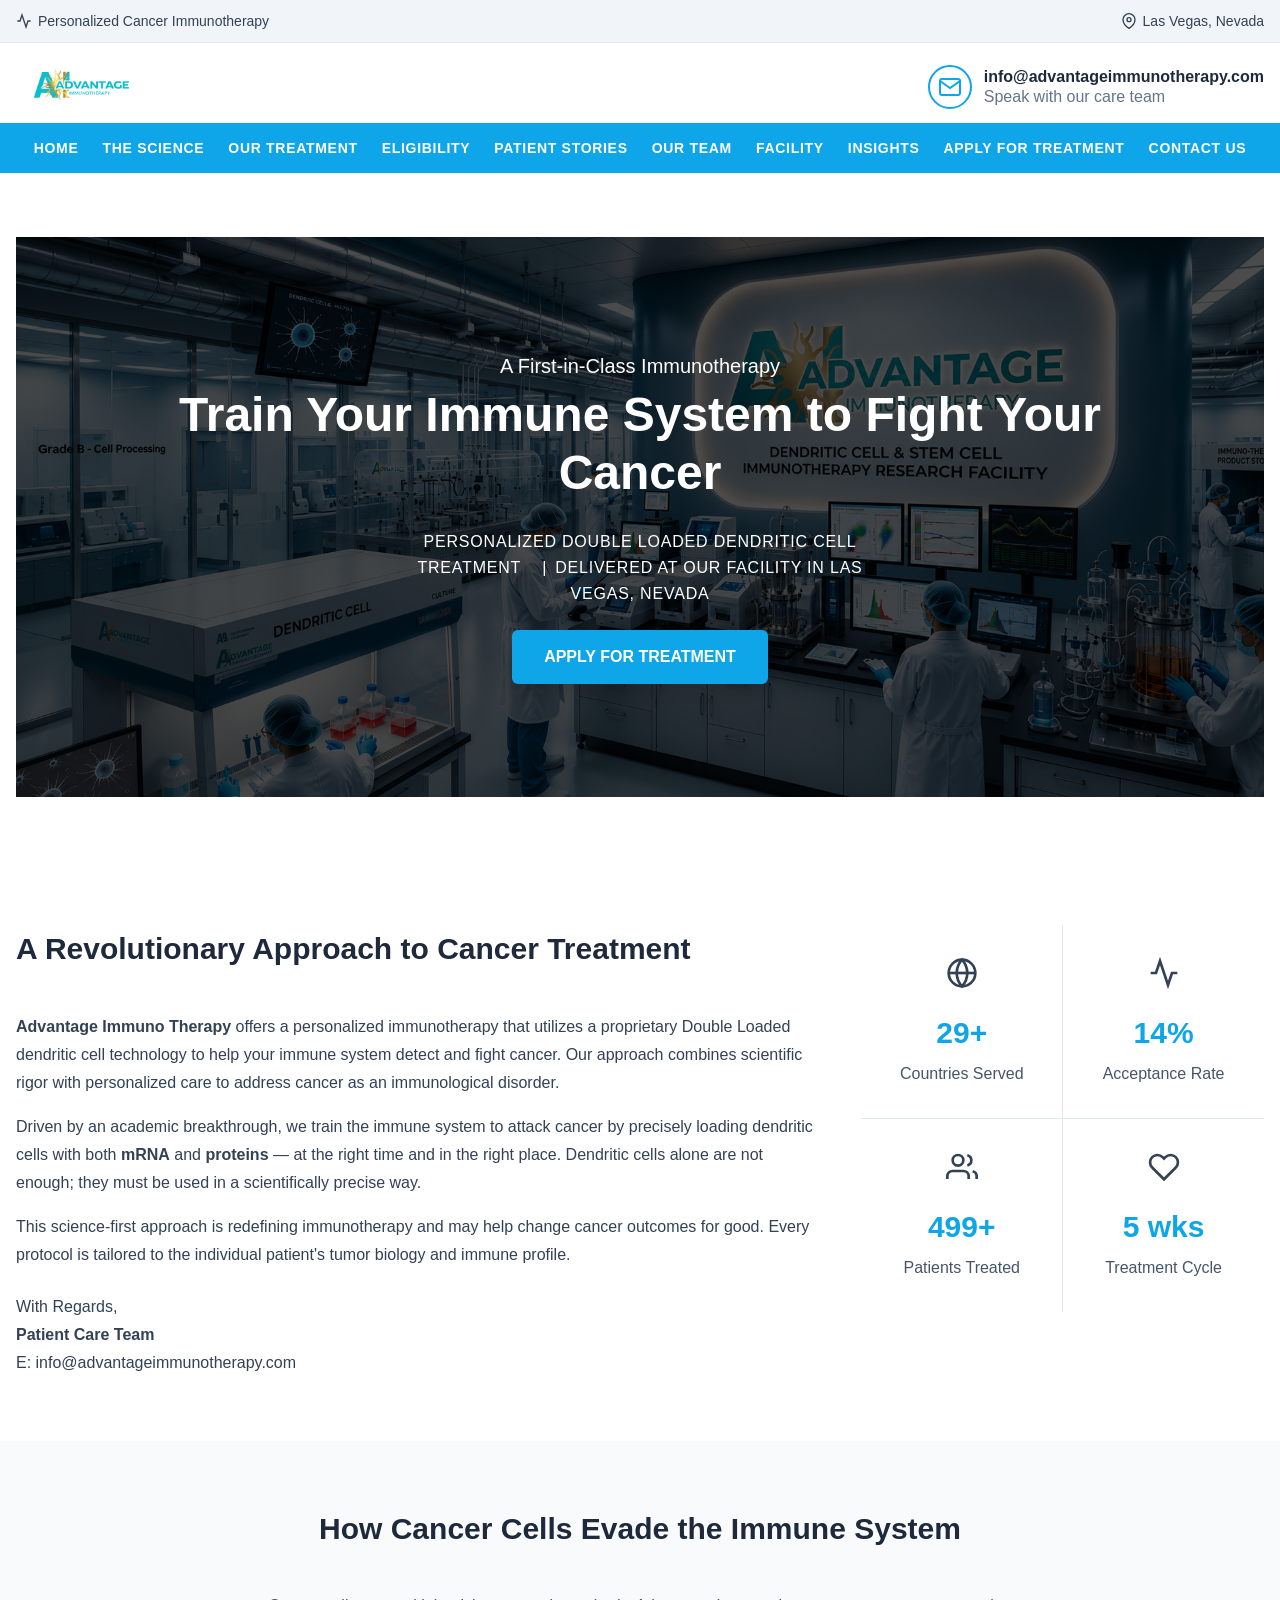
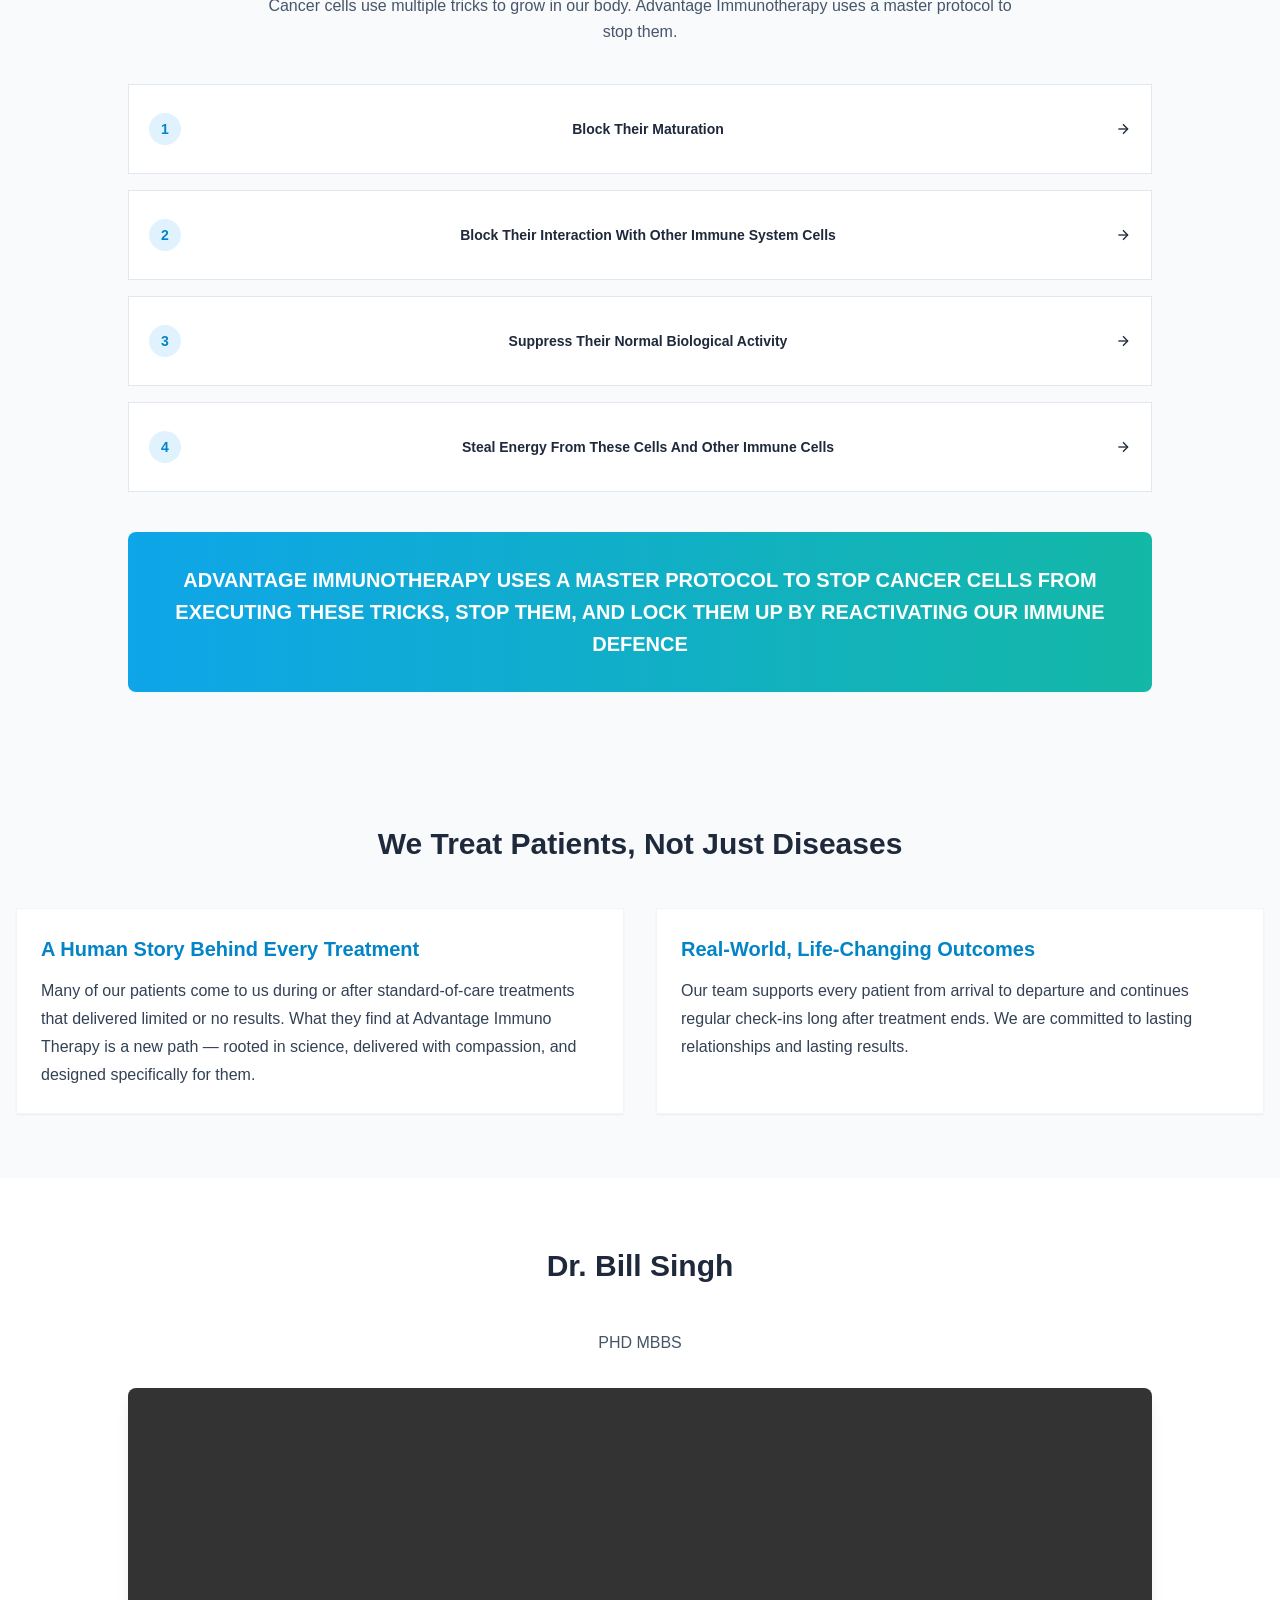
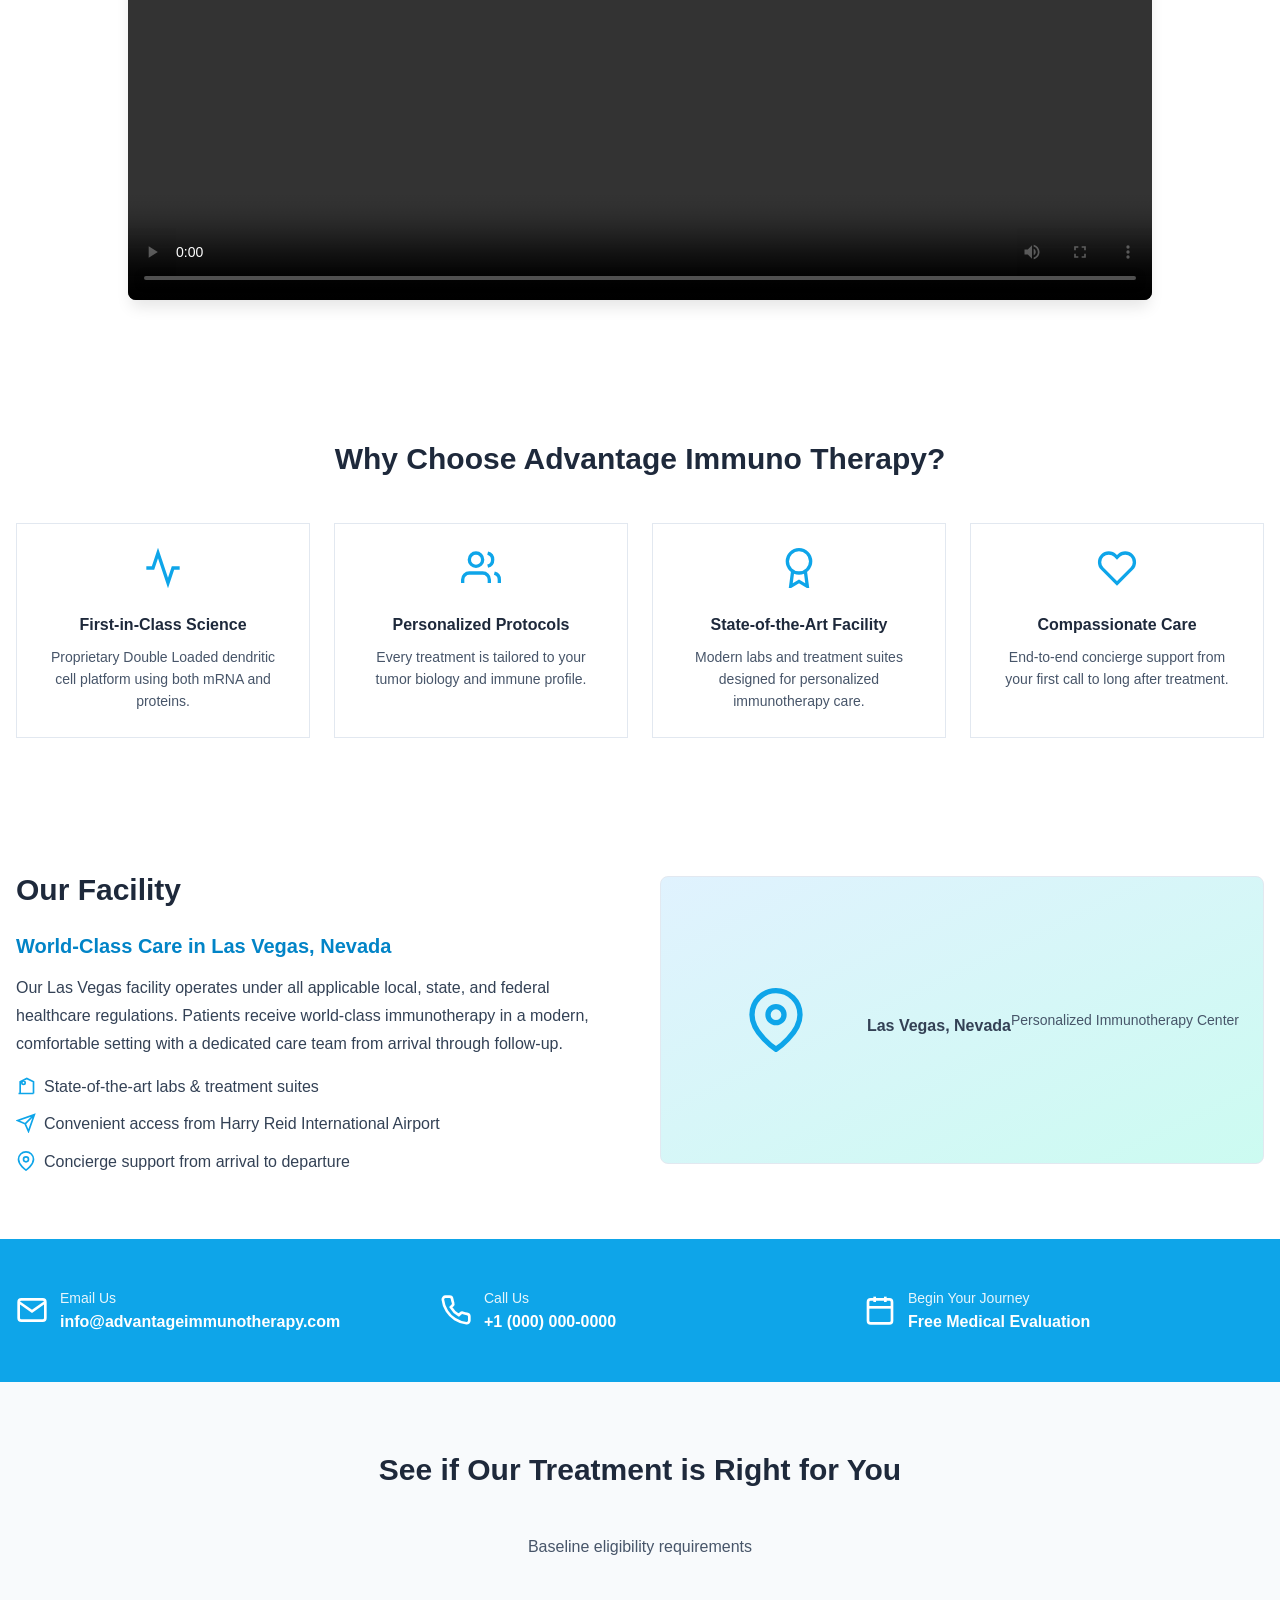
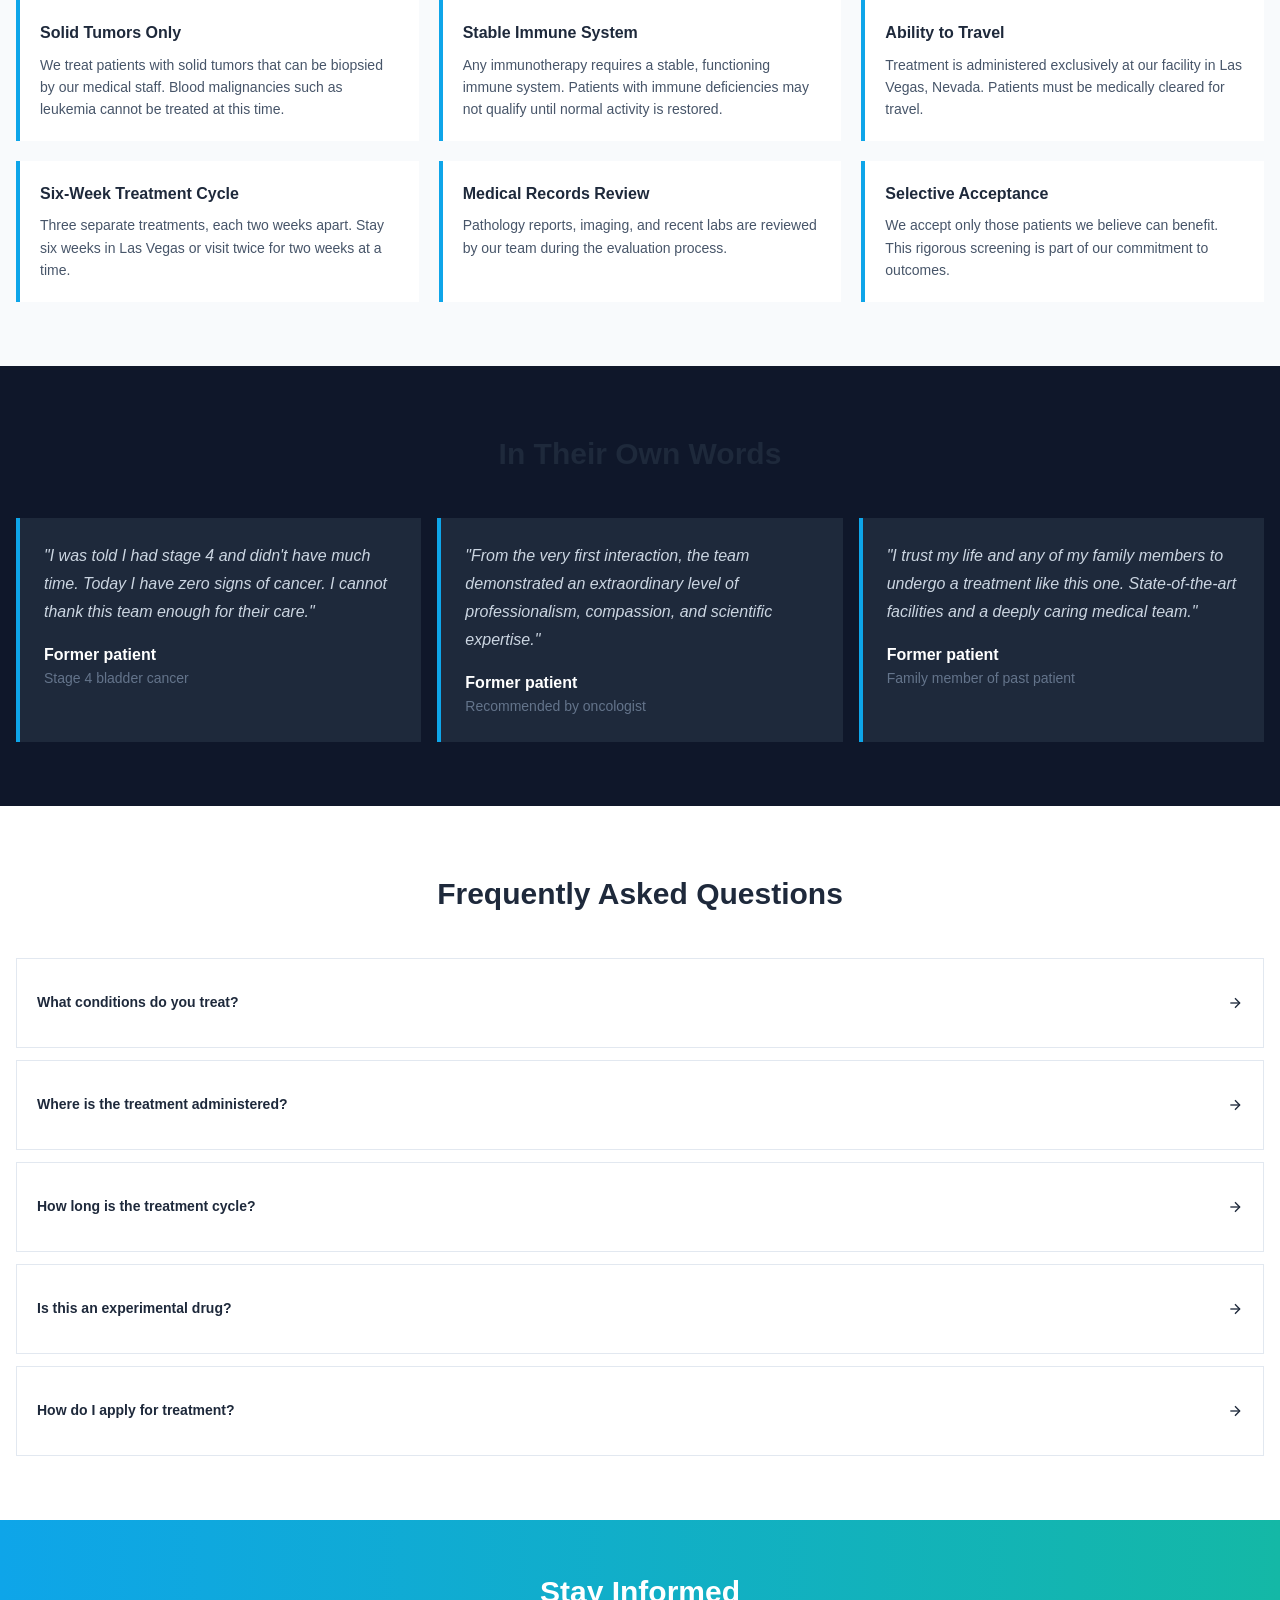
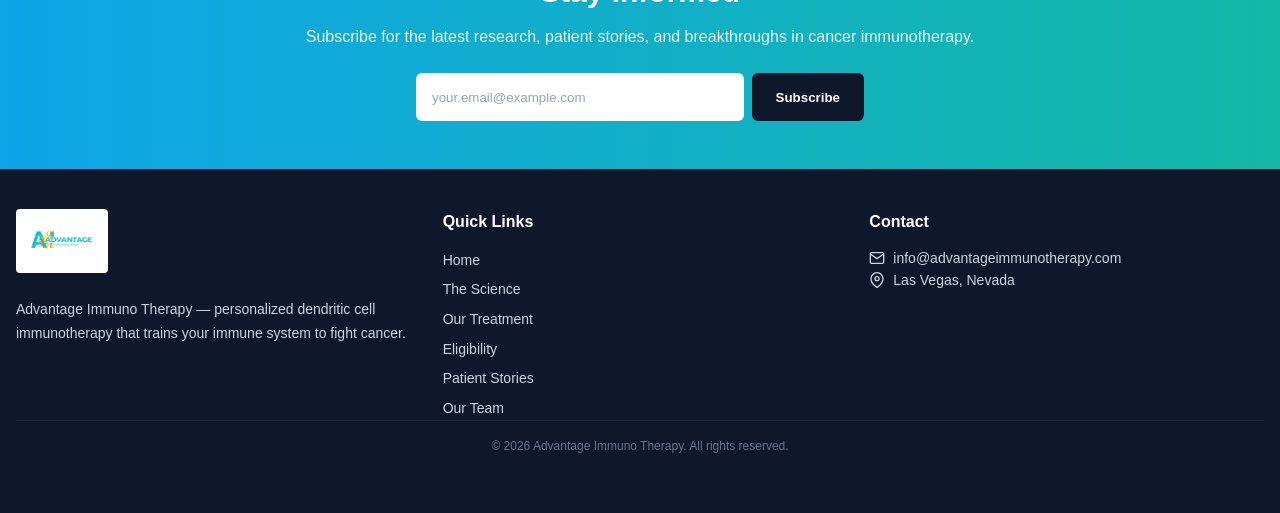
==== index.html @ 46a51761 "Add files via upload" ====
<!DOCTYPE html>
<html lang="en">
<head>
    <meta charset="UTF-8">
    <meta name="viewport" content="width=device-width, initial-scale=1.0">
    <title>Advantage Immuno Therapy | Personalized Dendritic Cell Cancer Immunotherapy</title>
    <meta name="description" content="Advantage Immuno Therapy offers a personalized immunotherapy that trains your immune system to detect and fight cancer using proprietary Double Loaded dendritic cell technology.">
    <meta property="og:title" content="Advantage Immuno Therapy">
    <meta property="og:description" content="A first-in-class immunotherapy that trains your immune system to fight cancer.">
    <link rel="icon" type="image/png" href="assets/Fav-icon.png">
    <link rel="stylesheet" href="styles.css">
</head>
<body>
    <div class="page-container">
        <!-- Top bar -->
        <div class="top-bar">
            <div class="top-bar-content">
                <span class="top-bar-item">
                    <svg class="icon" viewBox="0 0 24 24" fill="none" stroke="currentColor" stroke-width="2">
                        <path d="M22 12h-4l-3 9L9 3l-3 9H2"/>
                    </svg>
                    Personalized Cancer Immunotherapy
                </span>
                <div class="top-bar-item">
                    <svg class="icon" viewBox="0 0 24 24" fill="none" stroke="currentColor" stroke-width="2">
                        <path d="M21 10c0 7-9 13-9 13s-9-6-9-13a9 9 0 0 1 18 0z"/>
                        <circle cx="12" cy="10" r="3"/>
                    </svg>
                    Las Vegas, Nevada
                </div>
            </div>
        </div>

        <!-- Header -->
        <header class="header">
            <div class="header-content">
                <a href="index.html" class="logo-link">
                    <img src="assets/Advantage-immunotherapy-logo.png" alt="Advantage Immunotherapy" class="logo">
                </a>

                <!-- Desktop email block -->
                <div class="desktop-email">
                    <div class="email-icon">
                        <svg viewBox="0 0 24 24" fill="none" stroke="currentColor" stroke-width="2">
                            <path d="M4 4h16c1.1 0 2 .9 2 2v12c0 1.1-.9 2-2 2H4c-1.1 0-2-.9-2-2V6c0-1.1.9-2 2-2z"/>
                            <polyline points="22,6 12,13 2,6"/>
                        </svg>
                    </div>
                    <div class="email-text">
                        <div class="email-address">info@advantageimmunotherapy.com</div>
                        <div class="email-label">Speak with our care team</div>
                    </div>
                </div>

                <!-- Mobile hamburger button -->
                <button class="mobile-menu-btn" id="mobileMenuBtn" aria-label="Toggle menu" aria-expanded="false">
                    <svg class="menu-icon" id="menuIcon" viewBox="0 0 24 24" fill="none" stroke="currentColor" stroke-width="2">
                        <line x1="3" y1="12" x2="21" y2="12"/>
                        <line x1="3" y1="6" x2="21" y2="6"/>
                        <line x1="3" y1="18" x2="21" y2="18"/>
                    </svg>
                    <svg class="close-icon hidden" id="closeIcon" viewBox="0 0 24 24" fill="none" stroke="currentColor" stroke-width="2">
                        <line x1="18" y1="6" x2="6" y2="18"/>
                        <line x1="6" y1="6" x2="18" y2="18"/>
                    </svg>
                </button>
            </div>

            <!-- Mobile dropdown -->
            <div class="mobile-menu" id="mobileMenu">
                <ul class="mobile-nav">
                    <li><a href="#" class="mobile-nav-link">HOME</a></li>
                    <li><a href="#" class="mobile-nav-link">THE SCIENCE</a></li>
                    <li><a href="#" class="mobile-nav-link">OUR TREATMENT</a></li>
                    <li><a href="#" class="mobile-nav-link">ELIGIBILITY</a></li>
                    <li><a href="#" class="mobile-nav-link">PATIENT STORIES</a></li>
                    <li><a href="#" class="mobile-nav-link">OUR TEAM</a></li>
                    <li><a href="#" class="mobile-nav-link">FACILITY</a></li>
                    <li><a href="#" class="mobile-nav-link">INSIGHTS</a></li>
                    <li><a href="apply.html" class="mobile-nav-link">APPLY FOR TREATMENT</a></li>
                    <li><a href="#" class="mobile-nav-link">CONTACT US</a></li>
                    <li class="mobile-email">
                        <svg viewBox="0 0 24 24" fill="none" stroke="currentColor" stroke-width="2">
                            <path d="M4 4h16c1.1 0 2 .9 2 2v12c0 1.1-.9 2-2 2H4c-1.1 0-2-.9-2-2V6c0-1.1.9-2 2-2z"/>
                            <polyline points="22,6 12,13 2,6"/>
                        </svg>
                        info@advantageimmunotherapy.com
                    </li>
                </ul>
            </div>
        </header>

        <!-- Nav (desktop only) -->
        <nav class="desktop-nav">
            <div class="nav-content">
                <ul class="nav-list">
                    <li><a href="#" class="nav-link">HOME</a></li>
                    <li><a href="#" class="nav-link">THE SCIENCE</a></li>
                    <li><a href="#" class="nav-link">OUR TREATMENT</a></li>
                    <li><a href="#" class="nav-link">ELIGIBILITY</a></li>
                    <li><a href="#" class="nav-link">PATIENT STORIES</a></li>
                    <li><a href="#" class="nav-link">OUR TEAM</a></li>
                    <li><a href="#" class="nav-link">FACILITY</a></li>
                    <li><a href="#" class="nav-link">INSIGHTS</a></li>
                    <li><a href="apply.html" class="nav-link">APPLY FOR TREATMENT</a></li>
                    <li><a href="#" class="nav-link">CONTACT US</a></li>
                </ul>
            </div>
        </nav>

        <!-- Hero -->
        <section class="hero">
            <div class="hero-image">
                <img src="assets/image_2.png" alt="Patients and care team">
                <div class="hero-overlay"></div>
                <div class="hero-content">
                    <p class="hero-subtitle">A First-in-Class Immunotherapy</p>
                    <h1 class="hero-title">Train Your Immune System to Fight Your Cancer</h1>
                    <p class="hero-description">
                        PERSONALIZED DOUBLE LOADED DENDRITIC CELL TREATMENT
                        <span class="hero-location">DELIVERED AT OUR FACILITY IN LAS VEGAS, NEVADA</span>
                    </p>
                    <a href="apply.html" class="hero-cta">APPLY FOR TREATMENT</a>
                </div>
            </div>
        </section>

        <!-- About -->
        <section class="about">
            <div class="about-grid">
                <div class="about-text">
                    <h2 class="section-title">A Revolutionary Approach to Cancer Treatment</h2>
                    <div class="about-content">
                        <p>
                            <strong>Advantage Immuno Therapy</strong> offers a personalized immunotherapy that
                            utilizes a proprietary Double Loaded dendritic cell technology to help your immune
                            system detect and fight cancer. Our approach combines scientific rigor with
                            personalized care to address cancer as an immunological disorder.
                        </p>
                        <p>
                            Driven by an academic breakthrough, we train the immune system to attack cancer by
                            precisely loading dendritic cells with both <strong>mRNA</strong> and
                            <strong>proteins</strong> — at the right time and in the right place. Dendritic
                            cells alone are not enough; they must be used in a scientifically precise way.
                        </p>
                        <p>
                            This science-first approach is redefining immunotherapy and may help change cancer
                            outcomes for good. Every protocol is tailored to the individual patient's tumor
                            biology and immune profile.
                        </p>
                        <p class="signature">
                            With Regards,<br>
                            <strong>Patient Care Team</strong><br>
                            E: info@advantageimmunotherapy.com
                        </p>
                    </div>
                </div>

                <div class="stats-grid" id="statsSection">
                    <div class="stat-card">
                        <svg class="stat-icon" viewBox="0 0 24 24" fill="none" stroke="currentColor" stroke-width="2">
                            <circle cx="12" cy="12" r="10"/>
                            <line x1="2" y1="12" x2="22" y2="12"/>
                            <path d="M12 2a15.3 15.3 0 0 1 4 10 15.3 15.3 0 0 1-4 10 15.3 15.3 0 0 1-4-10 15.3 15.3 0 0 1 4-10z"/>
                        </svg>
                        <div class="stat-number"><span class="counter" data-end="30">0</span>+</div>
                        <div class="stat-label">Countries Served</div>
                    </div>
                    <div class="stat-card">
                        <svg class="stat-icon" viewBox="0 0 24 24" fill="none" stroke="currentColor" stroke-width="2">
                            <path d="M22 12h-4l-3 9L9 3l-3 9H2"/>
                        </svg>
                        <div class="stat-number"><span class="counter" data-end="15">0</span>%</div>
                        <div class="stat-label">Acceptance Rate</div>
                    </div>
                    <div class="stat-card">
                        <svg class="stat-icon" viewBox="0 0 24 24" fill="none" stroke="currentColor" stroke-width="2">
                            <path d="M17 21v-2a4 4 0 0 0-4-4H5a4 4 0 0 0-4 4v2"/>
                            <circle cx="9" cy="7" r="4"/>
                            <path d="M23 21v-2a4 4 0 0 0-3-3.87"/>
                            <path d="M16 3.13a4 4 0 0 1 0 7.75"/>
                        </svg>
                        <div class="stat-number"><span class="counter" data-end="500">0</span>+</div>
                        <div class="stat-label">Patients Treated</div>
                    </div>
                    <div class="stat-card">
                        <svg class="stat-icon" viewBox="0 0 24 24" fill="none" stroke="currentColor" stroke-width="2">
                            <path d="M20.84 4.61a5.5 5.5 0 0 0-7.78 0L12 5.67l-1.06-1.06a5.5 5.5 0 0 0-7.78 7.78l1.06 1.06L12 21.23l7.78-7.78 1.06-1.06a5.5 5.5 0 0 0 0-7.78z"/>
                        </svg>
                        <div class="stat-number"><span class="counter" data-end="6">0</span> wks</div>
                        <div class="stat-label">Treatment Cycle</div>
                    </div>
                </div>
            </div>
        </section>

        <!-- Cancer Cell Tricks -->
        <section class="cancer-tricks">
            <div class="section-content">
                <h2 class="section-title text-center">How Cancer Cells Evade the Immune System</h2>
                <p class="section-subtitle text-center">Cancer cells use multiple tricks to grow in our body. Advantage Immunotherapy uses a master protocol to stop them.</p>

                <div class="tricks-list">
                    <details class="trick-item">
                        <summary class="trick-summary">
                            <span class="trick-number">1</span>
                            <span class="trick-title">Block Their Maturation</span>
                            <svg class="trick-arrow" viewBox="0 0 24 24" fill="none" stroke="currentColor" stroke-width="2">
                                <line x1="5" y1="12" x2="19" y2="12"/>
                                <polyline points="12 5 19 12 12 19"/>
                            </svg>
                        </summary>
                        <div class="trick-content">
                            <p>Cancer cells prevent immune cells from developing into mature, effective fighters capable of recognizing and attacking tumors.</p>
                        </div>
                    </details>
                    <details class="trick-item">
                        <summary class="trick-summary">
                            <span class="trick-number">2</span>
                            <span class="trick-title">Block Their Interaction With Other Immune System Cells</span>
                            <svg class="trick-arrow" viewBox="0 0 24 24" fill="none" stroke="currentColor" stroke-width="2">
                                <line x1="5" y1="12" x2="19" y2="12"/>
                                <polyline points="12 5 19 12 12 19"/>
                            </svg>
                        </summary>
                        <div class="trick-content">
                            <p>Tumors disrupt communication between immune cells, preventing coordinated attacks and weakening the overall immune response.</p>
                        </div>
                    </details>
                    <details class="trick-item">
                        <summary class="trick-summary">
                            <span class="trick-number">3</span>
                            <span class="trick-title">Suppress Their Normal Biological Activity</span>
                            <svg class="trick-arrow" viewBox="0 0 24 24" fill="none" stroke="currentColor" stroke-width="2">
                                <line x1="5" y1="12" x2="19" y2="12"/>
                                <polyline points="12 5 19 12 12 19"/>
                            </svg>
                        </summary>
                        <div class="trick-content">
                            <p>Cancer cells release signals that dampen immune cell function, essentially putting the immune system to sleep while the tumor grows unchecked.</p>
                        </div>
                    </details>
                    <details class="trick-item">
                        <summary class="trick-summary">
                            <span class="trick-number">4</span>
                            <span class="trick-title">Steal Energy From These Cells And Other Immune Cells</span>
                            <svg class="trick-arrow" viewBox="0 0 24 24" fill="none" stroke="currentColor" stroke-width="2">
                                <line x1="5" y1="12" x2="19" y2="12"/>
                                <polyline points="12 5 19 12 12 19"/>
                            </svg>
                        </summary>
                        <div class="trick-content">
                            <p>Tumors create a microenvironment that deprives immune cells of nutrients and energy, leaving them too weak to mount an effective defense.</p>
                        </div>
                    </details>
                </div>

                <div class="highlight-box">
                    <p class="highlight-text">ADVANTAGE IMMUNOTHERAPY USES A MASTER PROTOCOL TO STOP CANCER CELLS FROM EXECUTING THESE TRICKS, STOP THEM, AND LOCK THEM UP BY REACTIVATING OUR IMMUNE DEFENCE</p>
                </div>
            </div>
        </section>

        <!-- Welcome Messages -->
        <section class="welcome">
            <div class="section-content">
                <h2 class="section-title text-center">We Treat Patients, Not Just Diseases</h2>
                <div class="welcome-grid">
                    <div class="welcome-card">
                        <h3 class="welcome-title">A Human Story Behind Every Treatment</h3>
                        <p class="welcome-text">Many of our patients come to us during or after standard-of-care treatments that delivered limited or no results. What they find at Advantage Immuno Therapy is a new path — rooted in science, delivered with compassion, and designed specifically for them.</p>
                    </div>
                    <div class="welcome-card">
                        <h3 class="welcome-title">Real-World, Life-Changing Outcomes</h3>
                        <p class="welcome-text">Our team supports every patient from arrival to departure and continues regular check-ins long after treatment ends. We are committed to lasting relationships and lasting results.</p>
                    </div>
                </div>
            </div>
        </section>

        <!-- Patient Video -->
        <section class="video-section">
            <div class="section-content">
                <div class="video-header text-center">
                    <h2 class="section-title">Dr. Bill Singh</h2>
                    <p class="video-subtitle">PHD MBBS</p>
                </div>
                <div class="video-container">
                    <video controls class="video-player" preload="metadata">
                        <source src="assets/patient-video.mp4" type="video/mp4">
                        Your browser does not support the video tag.
                    </video>
                </div>
            </div>
        </section>

        <!-- Why Choose Us -->
        <section class="why-choose">
            <div class="section-content">
                <h2 class="section-title text-center">Why Choose Advantage Immuno Therapy?</h2>
                <div class="features-grid">
                    <div class="feature-card">
                        <svg class="feature-icon" viewBox="0 0 24 24" fill="none" stroke="currentColor" stroke-width="2">
                            <path d="M22 12h-4l-3 9L9 3l-3 9H2"/>
                        </svg>
                        <h3 class="feature-title">First-in-Class Science</h3>
                        <p class="feature-text">Proprietary Double Loaded dendritic cell platform using both mRNA and proteins.</p>
                    </div>
                    <div class="feature-card">
                        <svg class="feature-icon" viewBox="0 0 24 24" fill="none" stroke="currentColor" stroke-width="2">
                            <path d="M17 21v-2a4 4 0 0 0-4-4H5a4 4 0 0 0-4 4v2"/>
                            <circle cx="9" cy="7" r="4"/>
                            <path d="M23 21v-2a4 4 0 0 0-3-3.87"/>
                            <path d="M16 3.13a4 4 0 0 1 0 7.75"/>
                        </svg>
                        <h3 class="feature-title">Personalized Protocols</h3>
                        <p class="feature-text">Every treatment is tailored to your tumor biology and immune profile.</p>
                    </div>
                    <div class="feature-card">
                        <svg class="feature-icon" viewBox="0 0 24 24" fill="none" stroke="currentColor" stroke-width="2">
                            <circle cx="12" cy="8" r="7"/>
                            <polyline points="8.21 13.89 7 23 12 20 17 23 15.79 13.88"/>
                        </svg>
                        <h3 class="feature-title">State-of-the-Art Facility</h3>
                        <p class="feature-text">Modern labs and treatment suites designed for personalized immunotherapy care.</p>
                    </div>
                    <div class="feature-card">
                        <svg class="feature-icon" viewBox="0 0 24 24" fill="none" stroke="currentColor" stroke-width="2">
                            <path d="M20.84 4.61a5.5 5.5 0 0 0-7.78 0L12 5.67l-1.06-1.06a5.5 5.5 0 0 0-7.78 7.78l1.06 1.06L12 21.23l7.78-7.78 1.06-1.06a5.5 5.5 0 0 0 0-7.78z"/>
                        </svg>
                        <h3 class="feature-title">Compassionate Care</h3>
                        <p class="feature-text">End-to-end concierge support from your first call to long after treatment.</p>
                    </div>
                </div>
            </div>
        </section>

        <!-- Facility -->
        <section class="facility">
            <div class="facility-grid">
                <div class="facility-text">
                    <h2 class="section-title">Our Facility</h2>
                    <h3 class="facility-subtitle">World-Class Care in Las Vegas, Nevada</h3>
                    <p class="facility-description">
                        Our Las Vegas facility operates under all applicable local, state, and federal healthcare
                        regulations. Patients receive world-class immunotherapy in a modern, comfortable setting
                        with a dedicated care team from arrival through follow-up.
                    </p>
                    <ul class="facility-list">
                        <li>
                            <svg class="facility-icon" viewBox="0 0 24 24" fill="none" stroke="currentColor" stroke-width="2">
                                <path d="M3 21h18M5 21V7l8-4 8 4v14M9 10a2 2 0 1 0 0-4 2 2 0 0 0 0 4"/>
                            </svg>
                            State-of-the-art labs & treatment suites
                        </li>
                        <li>
                            <svg class="facility-icon" viewBox="0 0 24 24" fill="none" stroke="currentColor" stroke-width="2">
                                <path d="M22 2L11 13M22 2l-7 20-4-9-9-4 20-7z"/>
                            </svg>
                            Convenient access from Harry Reid International Airport
                        </li>
                        <li>
                            <svg class="facility-icon" viewBox="0 0 24 24" fill="none" stroke="currentColor" stroke-width="2">
                                <path d="M21 10c0 7-9 13-9 13s-9-6-9-13a9 9 0 0 1 18 0z"/>
                                <circle cx="12" cy="10" r="3"/>
                            </svg>
                            Concierge support from arrival to departure
                        </li>
                    </ul>
                </div>
                <div class="facility-map">
                    <svg class="map-icon" viewBox="0 0 24 24" fill="none" stroke="currentColor" stroke-width="2">
                        <path d="M21 10c0 7-9 13-9 13s-9-6-9-13a9 9 0 0 1 18 0z"/>
                        <circle cx="12" cy="10" r="3"/>
                    </svg>
                    <p class="map-location">Las Vegas, Nevada</p>
                    <p class="map-label">Personalized Immunotherapy Center</p>
                </div>
            </div>
        </section>

        <!-- Contact CTA -->
        <section class="contact-cta">
            <div class="contact-grid">
                <div class="contact-item">
                    <svg class="contact-icon" viewBox="0 0 24 24" fill="none" stroke="currentColor" stroke-width="2">
                        <path d="M4 4h16c1.1 0 2 .9 2 2v12c0 1.1-.9 2-2 2H4c-1.1 0-2-.9-2-2V6c0-1.1.9-2 2-2z"/>
                        <polyline points="22,6 12,13 2,6"/>
                    </svg>
                    <div class="contact-info">
                        <div class="contact-label">Email Us</div>
                        <div class="contact-value">info@advantageimmunotherapy.com</div>
                    </div>
                </div>
                <div class="contact-item">
                    <svg class="contact-icon" viewBox="0 0 24 24" fill="none" stroke="currentColor" stroke-width="2">
                        <path d="M22 16.92v3a2 2 0 0 1-2.18 2 19.79 19.79 0 0 1-8.63-3.07 19.5 19.5 0 0 1-6-6 19.79 19.79 0 0 1-3.07-8.67A2 2 0 0 1 4.11 2h3a2 2 0 0 1 2 1.72 12.84 12.84 0 0 0 .7 2.81 2 2 0 0 1-.45 2.11L8.09 9.91a16 16 0 0 0 6 6l1.27-1.27a2 2 0 0 1 2.11-.45 12.84 12.84 0 0 0 2.81.7A2 2 0 0 1 22 16.92z"/>
                    </svg>
                    <div class="contact-info">
                        <div class="contact-label">Call Us</div>
                        <div class="contact-value">+1 (000) 000-0000</div>
                    </div>
                </div>
                <div class="contact-item">
                    <svg class="contact-icon" viewBox="0 0 24 24" fill="none" stroke="currentColor" stroke-width="2">
                        <rect x="3" y="4" width="18" height="18" rx="2" ry="2"/>
                        <line x1="16" y1="2" x2="16" y2="6"/>
                        <line x1="8" y1="2" x2="8" y2="6"/>
                        <line x1="3" y1="10" x2="21" y2="10"/>
                    </svg>
                    <div class="contact-info">
                        <div class="contact-label">Begin Your Journey</div>
                        <div class="contact-value">Free Medical Evaluation</div>
                    </div>
                </div>
            </div>
        </section>

        <!-- Eligibility -->
        <section class="eligibility">
            <div class="section-content">
                <h2 class="section-title text-center">See if Our Treatment is Right for You</h2>
                <p class="section-subtitle text-center">Baseline eligibility requirements</p>
                <div class="eligibility-grid">
                    <div class="eligibility-card">
                        <h3 class="eligibility-title">Solid Tumors Only</h3>
                        <p class="eligibility-text">We treat patients with solid tumors that can be biopsied by our medical staff. Blood malignancies such as leukemia cannot be treated at this time.</p>
                    </div>
                    <div class="eligibility-card">
                        <h3 class="eligibility-title">Stable Immune System</h3>
                        <p class="eligibility-text">Any immunotherapy requires a stable, functioning immune system. Patients with immune deficiencies may not qualify until normal activity is restored.</p>
                    </div>
                    <div class="eligibility-card">
                        <h3 class="eligibility-title">Ability to Travel</h3>
                        <p class="eligibility-text">Treatment is administered exclusively at our facility in Las Vegas, Nevada. Patients must be medically cleared for travel.</p>
                    </div>
                    <div class="eligibility-card">
                        <h3 class="eligibility-title">Six-Week Treatment Cycle</h3>
                        <p class="eligibility-text">Three separate treatments, each two weeks apart. Stay six weeks in Las Vegas or visit twice for two weeks at a time.</p>
                    </div>
                    <div class="eligibility-card">
                        <h3 class="eligibility-title">Medical Records Review</h3>
                        <p class="eligibility-text">Pathology reports, imaging, and recent labs are reviewed by our team during the evaluation process.</p>
                    </div>
                    <div class="eligibility-card">
                        <h3 class="eligibility-title">Selective Acceptance</h3>
                        <p class="eligibility-text">We accept only those patients we believe can benefit. This rigorous screening is part of our commitment to outcomes.</p>
                    </div>
                </div>
            </div>
        </section>

        <!-- Testimonials -->
        <section class="testimonials">
            <div class="section-content">
                <h2 class="section-title text-center">In Their Own Words</h2>
                <div class="testimonials-grid">
                    <div class="testimonial-card">
                        <p class="testimonial-quote">"I was told I had stage 4 and didn't have much time. Today I have zero signs of cancer. I cannot thank this team enough for their care."</p>
                        <div class="testimonial-author">
                            <div class="author-name">Former patient</div>
                            <div class="author-role">Stage 4 bladder cancer</div>
                        </div>
                    </div>
                    <div class="testimonial-card">
                        <p class="testimonial-quote">"From the very first interaction, the team demonstrated an extraordinary level of professionalism, compassion, and scientific expertise."</p>
                        <div class="testimonial-author">
                            <div class="author-name">Former patient</div>
                            <div class="author-role">Recommended by oncologist</div>
                        </div>
                    </div>
                    <div class="testimonial-card">
                        <p class="testimonial-quote">"I trust my life and any of my family members to undergo a treatment like this one. State-of-the-art facilities and a deeply caring medical team."</p>
                        <div class="testimonial-author">
                            <div class="author-name">Former patient</div>
                            <div class="author-role">Family member of past patient</div>
                        </div>
                    </div>
                </div>
            </div>
        </section>

        <!-- FAQ -->
        <section class="faq">
            <div class="section-content">
                <h2 class="section-title text-center">Frequently Asked Questions</h2>
                <div class="faq-list">
                    <details class="faq-item">
                        <summary class="faq-summary">
                            What conditions do you treat?
                            <svg class="faq-arrow" viewBox="0 0 24 24" fill="none" stroke="currentColor" stroke-width="2">
                                <line x1="5" y1="12" x2="19" y2="12"/>
                                <polyline points="12 5 19 12 12 19"/>
                            </svg>
                        </summary>
                        <p class="faq-content">We treat patients with solid tumors that can be biopsied by our medical staff. Blood malignancies such as leukemia are not currently treatable with our protocol.</p>
                    </details>
                    <details class="faq-item">
                        <summary class="faq-summary">
                            Where is the treatment administered?
                            <svg class="faq-arrow" viewBox="0 0 24 24" fill="none" stroke="currentColor" stroke-width="2">
                                <line x1="5" y1="12" x2="19" y2="12"/>
                                <polyline points="12 5 19 12 12 19"/>
                            </svg>
                        </summary>
                        <p class="faq-content">Treatment is administered exclusively at our facility in Las Vegas, Nevada, by a fully credentialed medical team.</p>
                    </details>
                    <details class="faq-item">
                        <summary class="faq-summary">
                            How long is the treatment cycle?
                            <svg class="faq-arrow" viewBox="0 0 24 24" fill="none" stroke="currentColor" stroke-width="2">
                                <line x1="5" y1="12" x2="19" y2="12"/>
                                <polyline points="12 5 19 12 12 19"/>
                            </svg>
                        </summary>
                        <p class="faq-content">Our protocol consists of three separate treatments, two weeks apart. Patients can stay in Las Vegas for the full six weeks or travel twice for two weeks at a time.</p>
                    </details>
                    <details class="faq-item">
                        <summary class="faq-summary">
                            Is this an experimental drug?
                            <svg class="faq-arrow" viewBox="0 0 24 24" fill="none" stroke="currentColor" stroke-width="2">
                                <line x1="5" y1="12" x2="19" y2="12"/>
                                <polyline points="12 5 19 12 12 19"/>
                            </svg>
                        </summary>
                        <p class="faq-content">No. Our treatment uses your own dendritic cells, loaded with mRNA and proteins specific to your cancer. No foreign compounds or genetically modified cells are introduced into your body.</p>
                    </details>
                    <details class="faq-item">
                        <summary class="faq-summary">
                            How do I apply for treatment?
                            <svg class="faq-arrow" viewBox="0 0 24 24" fill="none" stroke="currentColor" stroke-width="2">
                                <line x1="5" y1="12" x2="19" y2="12"/>
                                <polyline points="12 5 19 12 12 19"/>
                            </svg>
                        </summary>
                        <p class="faq-content">Begin with a free intro call. If you meet baseline eligibility, our team will schedule a medical evaluation to determine if our treatment is right for you.</p>
                    </details>
                </div>
            </div>
        </section>

        <!-- Newsletter -->
        <section class="newsletter">
            <div class="newsletter-content">
                <h2 class="newsletter-title">Stay Informed</h2>
                <p class="newsletter-subtitle">Subscribe for the latest research, patient stories, and breakthroughs in cancer immunotherapy.</p>
                <form class="newsletter-form" onsubmit="event.preventDefault();">
                    <input type="email" placeholder="your.email@example.com" class="newsletter-input">
                    <button class="newsletter-btn">Subscribe</button>
                </form>
            </div>
        </section>

        <!-- Footer -->
        <footer class="footer">
            <div class="footer-grid">
                <div class="footer-brand">
                    <img src="assets/Advantage-immunotherapy-logo.png" alt="Advantage Immunotherapy" class="footer-logo">
                    <p class="footer-description">
                        Advantage Immuno Therapy — personalized dendritic cell immunotherapy that trains
                        your immune system to fight cancer.
                    </p>
                </div>
                <div class="footer-links">
                    <h4 class="footer-heading">Quick Links</h4>
                    <ul class="footer-nav">
                        <li><a href="#" class="footer-link">Home</a></li>
                        <li><a href="#" class="footer-link">The Science</a></li>
                        <li><a href="#" class="footer-link">Our Treatment</a></li>
                        <li><a href="#" class="footer-link">Eligibility</a></li>
                        <li><a href="#" class="footer-link">Patient Stories</a></li>
                        <li><a href="#" class="footer-link">Our Team</a></li>
                    </ul>
                </div>
                <div class="footer-contact">
                    <h4 class="footer-heading">Contact</h4>
                    <p class="footer-contact-item">
                        <svg class="footer-icon" viewBox="0 0 24 24" fill="none" stroke="currentColor" stroke-width="2">
                            <path d="M4 4h16c1.1 0 2 .9 2 2v12c0 1.1-.9 2-2 2H4c-1.1 0-2-.9-2-2V6c0-1.1.9-2 2-2z"/>
                            <polyline points="22,6 12,13 2,6"/>
                        </svg>
                        info@advantageimmunotherapy.com
                    </p>
                    <p class="footer-contact-item">
                        <svg class="footer-icon" viewBox="0 0 24 24" fill="none" stroke="currentColor" stroke-width="2">
                            <path d="M21 10c0 7-9 13-9 13s-9-6-9-13a9 9 0 0 1 18 0z"/>
                            <circle cx="12" cy="10" r="3"/>
                        </svg>
                        Las Vegas, Nevada
                    </p>
                </div>
            </div>
            <div class="footer-bottom">
                <p>© <span id="currentYear"></span> Advantage Immuno Therapy. All rights reserved.</p>
            </div>
        </footer>
    </div>

    <script src="script.js"></script>
</body>
</html>
---- styles.css ----
/* Reset and Base Styles */
* {
    margin: 0;
    padding: 0;
    box-sizing: border-box;
}

html {
    -webkit-text-size-adjust: 100%;
    font-size: 16px;
}

body {
    overflow-x: hidden;
    font-family: -apple-system, BlinkMacSystemFont, 'Segoe UI', Roboto, 'Helvetica Neue', Arial, sans-serif;
    line-height: 1.6;
    color: #1e293b;
    background-color: #ffffff;
}

/* CSS Variables for Color System */
:root {
    --background: #ffffff;
    --foreground: #1e293b;
    --primary: #0ea5e9;
    --primary-foreground: #f8fafc;
    --secondary: #e2e8f0;
    --secondary-foreground: #0ea5e9;
    --muted: #e2e8f0;
    --muted-foreground: #64748b;
    --accent: #e2e8f0;
    --accent-foreground: #0ea5e9;
    --border: #cbd5e1;
    --input: #cbd5e1;
    --ring: #3b82f6;
    --radius: 0.625rem;
}

/* Page Container */
.page-container {
    min-height: 100vh;
    background-color: var(--background);
    color: var(--foreground);
    overflow-x: hidden;
}

/* Top Bar */
.top-bar {
    background-color: #f1f5f9;
    border-bottom: 1px solid #e2e8f0;
}

.top-bar-content {
    max-width: 80rem;
    margin: 0 auto;
    padding: 0.625rem 1rem;
    display: flex;
    align-items: center;
    justify-content: space-between;
    gap: 0.5rem;
}

@media (max-width: 380px) {
    .top-bar-content {
        flex-direction: column;
        gap: 0.25rem;
        text-align: center;
    }
}

.top-bar-item {
    display: flex;
    align-items: center;
    gap: 0.375rem;
    font-size: 0.875rem;
    color: #334155;
}

@media (max-width: 380px) {
    .top-bar-item {
        font-size: 0.75rem;
    }
}

.icon {
    width: 1rem;
    height: 1rem;
    flex-shrink: 0;
}

/* Header */
.header {
    background-color: #ffffff;
    border-bottom: 1px solid #f1f5f9;
    position: sticky;
    top: 0;
    z-index: 50;
    height: 3.5rem;
}

@media (min-width: 640px) {
    .header {
        height: 5rem;
    }
}

@media (min-width: 640px) {
    .header {
        height: 5rem;
    }
}

.header-content {
    max-width: 80rem;
    margin: 0 auto;
    padding: 0 0.75rem;
    height: 100%;
    display: grid;
    grid-template-columns: minmax(0, 1fr) auto;
    align-items: center;
    gap: 0.5rem;
}

@media (min-width: 640px) {
    .header-content {
        padding: 0 1rem;
        gap: 0.75rem;
    }
}

@media (min-width: 640px) {
    .header-content {
        display: flex;
        flex-wrap: wrap;
        justify-content: space-between;
    }
}

.logo-link {
    display: flex;
    align-items: center;
    min-width: 0;
    max-width: 75vw;
}

@media (min-width: 640px) {
    .logo-link {
        max-width: none;
    }
}

.logo {
    height: 3rem;
    width: auto;
    max-width: 100%;
    object-fit: contain;
    object-position: left;
}

@media (min-width: 640px) {
    .logo {
        height: 5.5rem;
    }
}

@media (min-width: 640px) {
    .logo {
        height: 5.5rem;
    }
}

/* Desktop Email Block */
.desktop-email {
    display: none;
    align-items: center;
    gap: 0.75rem;
    max-width: 100%;
}

@media (min-width: 640px) {
    .desktop-email {
        display: flex;
    }
}

.email-icon {
    width: 2.5rem;
    height: 2.5rem;
    flex-shrink: 0;
    border-radius: 50%;
    border: 2px solid #0ea5e9;
    display: flex;
    align-items: center;
    justify-content: center;
    color: #0ea5e9;
    padding: 0.5rem;
}

@media (min-width: 640px) {
    .email-icon {
        width: 2.75rem;
        height: 2.75rem;
    }
}

.email-text {
    line-height: 1.25;
    min-width: 0;
}

.email-address {
    font-weight: 600;
    color: #1e293b;
    font-size: 0.875rem;
    word-break: break-all;
}

@media (min-width: 640px) {
    .email-address {
        font-size: 1rem;
    }
}

.email-label {
    font-size: 0.875rem;
    color: #64748b;
}

@media (min-width: 640px) {
    .email-label {
        font-size: 1rem;
    }
}

/* Mobile Menu Button */
.mobile-menu-btn {
    display: inline-flex;
    align-items: center;
    justify-content: center;
    min-width: 3rem;
    min-height: 3rem;
    width: 3rem;
    height: 3rem;
    border-radius: 0.375rem;
    background-color: #0ea5e9;
    color: #ffffff;
    border: none;
    cursor: pointer;
    transition: background-color 0.2s;
    flex-shrink: 0;
}

.mobile-menu-btn:hover {
    background-color: #0284c7;
}

.mobile-menu-btn:active {
    background-color: #0369a1;
}

@media (min-width: 640px) {
    .mobile-menu-btn {
        display: none;
    }
}

.menu-icon,
.close-icon {
    width: 1.5rem;
    height: 1.5rem;
}

.hidden {
    display: none !important;
}

/* Mobile Menu */
.mobile-menu {
    display: block;
    background-color: #0284c7;
    color: #ffffff;
    border-top: 1px solid #7dd3fc;
    overflow: hidden;
    max-height: 0;
    opacity: 0;
    transition: all 0.3s ease-in-out;
}

.mobile-menu.open {
    max-height: 70vh;
    opacity: 1;
}

@media (min-width: 640px) {
    .mobile-menu {
        display: none;
    }
}

.mobile-nav {
    padding: 0.5rem 1rem;
    list-style: none;
}

.mobile-nav li {
    padding: 0;
}

.mobile-nav-link {
    display: block;
    text-transform: uppercase;
    color: #ffffff;
    text-decoration: none;
    padding: 1rem 0;
    min-height: 3rem;
    font-weight: 600;
    letter-spacing: 0.05em;
    transition: color 0.2s;
    font-size: 0.875rem;
}

.mobile-nav-link:hover {
    color: #e0f2fe;
}

.mobile-email {
    padding-top: 0.75rem;
    margin-top: 0.5rem;
    border-top: 1px solid rgba(125, 211, 252, 0.6);
    display: flex;
    align-items: center;
    gap: 0.5rem;
    color: #f0f9ff;
    text-transform: none;
    font-weight: 400;
    font-size: 0.875rem;
}

.mobile-email svg {
    width: 1rem;
    height: 1rem;
    flex-shrink: 0;
}

/* Desktop Navigation */
.desktop-nav {
    display: none;
    background-color: #0ea5e9;
    color: #ffffff;
}

@media (min-width: 640px) {
    .desktop-nav {
        display: block;
    }
}

.nav-content {
    max-width: 80rem;
    margin: 0 auto;
    padding: 0.75rem 1rem;
    display: flex;
    align-items: center;
    justify-content: center;
}

.nav-list {
    display: flex;
    flex-wrap: wrap;
    align-items: center;
    justify-content: center;
    gap: 0.75rem;
    list-style: none;
}

@media (min-width: 640px) {
    .nav-list {
        gap: 1.5rem;
    }
}

@media (min-width: 640px) {
    .nav-list {
        gap: 1.5rem;
    }
}

.nav-link {
    color: #ffffff;
    text-decoration: none;
    text-transform: uppercase;
    font-weight: 600;
    letter-spacing: 0.05em;
    font-size: 0.75rem;
    transition: color 0.2s;
}

@media (min-width: 640px) {
    .nav-link {
        font-size: 0.875rem;
    }
}

.nav-link:hover {
    color: #e0f2fe;
}

/* Hero Section */
.hero {
    position: relative;
}

.hero-image {
    position: relative;
    min-height: 22.5rem;
    height: 35rem;
    width: 100%;
    overflow: hidden;
}

@media (min-width: 640px) {
    .hero-image {
        min-height: 35rem;
        height: 35rem;
    }
}

.hero-image img {
    position: absolute;
    inset: 0;
    width: 100%;
    height: 100%;
    object-fit: cover;
}

.hero-overlay {
    position: absolute;
    inset: 0;
    background-color: rgba(0, 0, 0, 0.7);
}

.hero-content {
    position: relative;
    z-index: 10;
    min-height: 22.5rem;
    height: 100%;
    display: flex;
    flex-direction: column;
    align-items: center;
    justify-content: center;
    text-align: center;
    color: #ffffff;
    padding: 2rem 1rem;
}

@media (min-width: 640px) {
    .hero-content {
        padding: 0;
    }
}

.hero-subtitle {
    font-size: 0.75rem;
    margin-bottom: 0.25rem;
}

@media (min-width: 640px) {
    .hero-subtitle {
        font-size: 1.125rem;
    }
}

@media (min-width: 768px) {
    .hero-subtitle {
        font-size: 1.25rem;
    }
}

.hero-title {
    font-size: 1.25rem;
    font-weight: 700;
    max-width: 64rem;
    line-height: 1.35;
    margin-bottom: 0.75rem;
}

@media (min-width: 640px) {
    .hero-title {
        font-size: 1.875rem;
        line-height: 1.2;
    }
}

@media (min-width: 768px) {
    .hero-title {
        font-size: 3rem;
    }
}

.hero-description {
    margin-top: 0.75rem;
    font-size: 0.875rem;
    letter-spacing: 0.05em;
    max-width: 32rem;
    line-height: 1.6;
}

@media (min-width: 640px) {
    .hero-description {
        font-size: 0.875rem;
        margin-top: 1rem;
    }
}

@media (min-width: 768px) {
    .hero-description {
        font-size: 1rem;
    }
}

.hero-location {
    display: block;
    margin-top: 0.25rem;
}

@media (min-width: 640px) {
    .hero-location {
        display: inline;
        margin-left: 0.5rem;
    }
    .hero-location::before {
        content: "|";
        margin: 0 0.5rem;
    }
    .hero-location {
        margin-top: 0;
    }
}

.hero-cta {
    margin-top: 1rem;
    width: 100%;
    max-width: 18rem;
    display: inline-flex;
    align-items: center;
    justify-content: center;
    min-height: 3rem;
    background-color: #0ea5e9;
    color: #ffffff;
    font-weight: 600;
    padding: 0.875rem 2rem;
    border-radius: 0.375rem;
    text-decoration: none;
    transition: all 0.3s ease-out;
    font-size: 0.875rem;
    box-shadow: 0 10px 15px -3px rgba(0, 0, 0, 0.1);
}

@media (min-width: 640px) {
    .hero-cta {
        margin-top: 1.5rem;
        width: auto;
        max-width: none;
        font-size: 1rem;
    }
}

.hero-cta:hover {
    background-color: #0284c7;
    box-shadow: 0 20px 25px -5px rgba(0, 0, 0, 0.1);
    transform: translateY(-0.125rem);
}

.hero-cta:active {
    background-color: #0369a1;
    transform: scale(0.95);
}

/* Section Styles */
section {
    padding: 1.5rem 1rem;
}

@media (min-width: 640px) {
    section {
        padding: 4rem 1rem;
    }
}

@media (min-width: 640px) {
    section {
        padding: 4rem 1rem;
    }
}

.section-content {
    max-width: 80rem;
    margin: 0 auto;
}

.section-title {
    font-size: 1.5rem;
    font-weight: 700;
    color: #1e293b;
    margin-bottom: 1.5rem;
}

@media (min-width: 640px) {
    .section-title {
        font-size: 1.875rem;
        margin-bottom: 2.5rem;
    }
}

.text-center {
    text-align: center;
}

.section-subtitle {
    color: #475569;
    margin-bottom: 2rem;
    max-width: 48rem;
    margin-left: auto;
    margin-right: auto;
}

@media (min-width: 640px) {
    .section-subtitle {
        margin-bottom: 2.5rem;
    }
}

/* About Section */
.about {
    max-width: 80rem;
    margin: 0 auto;
    padding: 1.5rem 1rem;
}

@media (min-width: 640px) {
    .about {
        padding: 4rem 1rem;
    }
}

@media (min-width: 640px) {
    .about {
        padding: 4rem 1rem;
    }
}

.about-grid {
    display: grid;
    grid-template-columns: 1fr;
    gap: 2rem;
}

@media (min-width: 768px) {
    .about-grid {
        grid-template-columns: 2fr 1fr;
        gap: 2.5rem;
    }
}

.about-text {
    grid-column: 1 / -1;
}

@media (min-width: 768px) {
    .about-text {
        grid-column: 1 / 2;
    }
}

.about-content {
    display: flex;
    flex-direction: column;
    gap: 1rem;
    color: #334155;
    line-height: 1.75;
}

.about-content p {
    margin: 0;
}

.signature {
    padding-top: 0.5rem;
}

/* Stats Grid */
.stats-grid {
    display: grid;
    grid-template-columns: 1fr;
    gap: 1px;
    background-color: #e2e8f0;
    align-self: start;
    width: 100%;
}

@media (min-width: 480px) {
    .stats-grid {
        grid-template-columns: repeat(2, 1fr);
    }
}

.stat-card {
    background-color: #ffffff;
    padding: 1rem;
    text-align: center;
}

@media (min-width: 640px) {
    .stat-card {
        padding: 2rem;
    }
}

.stat-icon {
    width: 1.5rem;
    height: 1.5rem;
    margin: 0 auto;
    color: #334155;
}

@media (min-width: 640px) {
    .stat-icon {
        width: 2rem;
        height: 2rem;
    }
}

.stat-number {
    font-size: 1.25rem;
    font-weight: 700;
    color: #0ea5e9;
    margin-top: 0.5rem;
}

@media (min-width: 640px) {
    .stat-number {
        font-size: 1.875rem;
        margin-top: 0.75rem;
    }
}

.stat-label {
    font-size: 0.75rem;
    color: #475569;
    margin-top: 0.25rem;
}

@media (min-width: 640px) {
    .stat-label {
        font-size: 1rem;
    }
}

/* Cancer Tricks Section */
.cancer-tricks {
    background-color: #f8fafc;
}

.tricks-list {
    display: flex;
    flex-direction: column;
    gap: 1rem;
    max-width: 64rem;
    margin: 0 auto;
}

.trick-item {
    background-color: #ffffff;
    border: 1px solid #e2e8f0;
    padding: 0.75rem 1.25rem;
    transition: border-color 0.2s, background-color 0.3s ease;
}

@media (min-width: 640px) {
    .trick-item {
        padding: 1.25rem 1.25rem;
    }
}

.trick-item:hover {
    border-color: #0ea5e9;
}

.trick-item[open] {
    background-color: #f0f9ff;
    border-color: #0ea5e9;
}

.trick-summary {
    font-weight: 600;
    color: #1e293b;
    cursor: pointer;
    display: flex;
    justify-content: space-between;
    align-items: center;
    gap: 0.5rem;
    padding: 0.5rem 0;
    min-height: 3rem;
    list-style: none;
    font-size: 0.875rem;
}

@media (min-width: 640px) {
    .trick-summary {
        font-size: 1rem;
    }
}

.trick-summary::-webkit-details-marker {
    display: none;
}

.trick-number {
    display: flex;
    align-items: center;
    justify-content: center;
    width: 1.5rem;
    height: 1.5rem;
    border-radius: 50%;
    background-color: #e0f2fe;
    color: #0284c7;
    font-weight: 700;
    font-size: 0.75rem;
    flex-shrink: 0;
}

@media (min-width: 640px) {
    .trick-number {
        width: 2rem;
        height: 2rem;
        font-size: 0.875rem;
    }
}

.trick-title {
    display: flex;
    align-items: center;
    gap: 0.5rem;
    font-size: 0.875rem;
}

@media (min-width: 640px) {
    .trick-title {
        font-size: 0.875rem;
    }
}

.trick-arrow {
    width: 0.75rem;
    height: 0.75rem;
    transition: transform 0.2s;
    flex-shrink: 0;
}

@media (min-width: 640px) {
    .trick-arrow {
        width: 1rem;
        height: 1rem;
    }
}

.trick-item[open] .trick-arrow {
    transform: rotate(90deg);
}

.trick-content {
    margin-top: 0;
    color: #475569;
    font-size: 0.875rem;
    line-height: 1.6;
    padding-left: 2rem;
    display: grid;
    grid-template-rows: 0fr;
    transition: grid-template-rows 0.4s ease-out, margin-top 0.4s ease-out, opacity 0.3s ease-out;
    opacity: 0;
}

.trick-item[open] .trick-content {
    grid-template-rows: 1fr;
    margin-top: 0.75rem;
    opacity: 1;
}

.trick-content p {
    overflow: hidden;
    margin: 0;
}

@media (min-width: 640px) {
    .trick-content {
        font-size: 0.875rem;
        padding-left: 2.75rem;
    }

    .trick-item[open] .trick-content {
        margin-top: 1rem;
    }
}

.highlight-box {
    margin-top: 2.5rem;
    background: linear-gradient(to right, #0ea5e9, #14b8a6);
    color: #ffffff;
    padding: 1.5rem 2rem;
    border-radius: 0.5rem;
    max-width: 64rem;
    margin-left: auto;
    margin-right: auto;
    text-align: center;
}

@media (min-width: 640px) {
    .highlight-box {
        padding: 2rem;
    }
}

.highlight-text {
    font-weight: 700;
    font-size: 1.125rem;
}

@media (min-width: 640px) {
    .highlight-text {
        font-size: 1.25rem;
    }
}

/* Welcome Section */
.welcome {
    background-color: #f8fafc;
}

.welcome-grid {
    display: grid;
    grid-template-columns: 1fr;
    gap: 2rem;
}

@media (min-width: 768px) {
    .welcome-grid {
        grid-template-columns: repeat(2, 1fr);
    }
}

.welcome-card {
    background-color: #ffffff;
    border: 1px solid #f1f5f9;
    box-shadow: 0 1px 2px 0 rgba(0, 0, 0, 0.05);
    padding: 1.5rem;
}

.welcome-title {
    font-size: 1.25rem;
    font-weight: 700;
    color: #0284c7;
    margin-bottom: 0.75rem;
}

.welcome-text {
    color: #334155;
    line-height: 1.75;
}

/* Video Section */
.video-section {
    max-width: 80rem;
    margin: 0 auto;
}

.video-header {
    margin-bottom: 2rem;
}

.video-subtitle {
    color: #475569;
}

.video-container {
    max-width: 64rem;
    margin: 0 auto;
}

.video-player {
    width: 100%;
    border-radius: 0.5rem;
    box-shadow: 0 10px 15px -3px rgba(0, 0, 0, 0.1);
}

/* Why Choose Section */
.why-choose {
    max-width: 80rem;
    margin: 0 auto;
}

.features-grid {
    display: grid;
    grid-template-columns: 1fr;
    gap: 1rem;
}

@media (min-width: 640px) {
    .features-grid {
        grid-template-columns: repeat(2, 1fr);
        gap: 1.5rem;
    }
}

@media (min-width: 1024px) {
    .features-grid {
        grid-template-columns: repeat(4, 1fr);
    }
}

.feature-card {
    background-color: #ffffff;
    border: 1px solid #e2e8f0;
    padding: 1rem;
    text-align: center;
    transition: all 0.3s;
}

@media (min-width: 640px) {
    .feature-card {
        padding: 1.5rem;
    }
}

.feature-card:hover {
    border-color: #0ea5e9;
    box-shadow: 0 4px 6px -1px rgba(0, 0, 0, 0.1);
}

.feature-icon {
    width: 2rem;
    height: 2rem;
    margin: 0 auto;
    color: #0ea5e9;
}

@media (min-width: 640px) {
    .feature-icon {
        width: 2.5rem;
        height: 2.5rem;
    }
}

.feature-title {
    font-weight: 700;
    color: #1e293b;
    margin-top: 0.75rem;
    font-size: 0.875rem;
}

@media (min-width: 640px) {
    .feature-title {
        margin-top: 1rem;
        font-size: 1rem;
    }
}

.feature-text {
    font-size: 0.875rem;
    color: #475569;
    margin-top: 0.25rem;
}

@media (min-width: 640px) {
    .feature-text {
        margin-top: 0.5rem;
        font-size: 0.875rem;
    }
}

/* Facility Section */
.facility {
    max-width: 80rem;
    margin: 0 auto;
    padding: 1.5rem 1rem;
}

@media (min-width: 640px) {
    .facility {
        padding: 4rem 1rem;
    }
}

@media (min-width: 640px) {
    .facility {
        padding: 4rem 1rem;
    }
}

.facility-grid {
    display: grid;
    grid-template-columns: 1fr;
    gap: 1.5rem;
    align-items: center;
}

@media (min-width: 768px) {
    .facility-grid {
        grid-template-columns: 1fr 1fr;
        gap: 2.5rem;
    }
}

.facility-text h2 {
    margin-bottom: 1rem;
}

.facility-subtitle {
    font-size: 1.125rem;
    font-weight: 600;
    color: #0284c7;
    margin-bottom: 0.75rem;
}

@media (min-width: 640px) {
    .facility-subtitle {
        font-size: 1.25rem;
    }
}

.facility-description {
    color: #334155;
    line-height: 1.75;
    margin-bottom: 1rem;
    font-size: 0.875rem;
}

@media (min-width: 640px) {
    .facility-description {
        font-size: 1rem;
    }
}

.facility-list {
    list-style: none;
    display: flex;
    flex-direction: column;
    gap: 0.75rem;
    color: #334155;
    font-size: 0.875rem;
}

@media (min-width: 640px) {
    .facility-list {
        font-size: 1rem;
    }
}

.facility-list li {
    display: flex;
    align-items: flex-start;
    gap: 0.5rem;
}

.facility-icon {
    width: 1.25rem;
    height: 1.25rem;
    color: #0ea5e9;
    flex-shrink: 0;
    margin-top: 0.125rem;
}

.facility-map {
    background: linear-gradient(to bottom right, #e0f2fe, #ccfbf1);
    min-height: 12rem;
    border-radius: 0.5rem;
    display: flex;
    align-items: center;
    justify-content: center;
    border: 1px solid #e2e8f0;
    padding: 1.5rem;
}

@media (min-width: 640px) {
    .facility-map {
        height: 18rem;
    }
}

.map-icon {
    width: 3rem;
    height: 3rem;
    margin: 0 auto;
    color: #0ea5e9;
}

@media (min-width: 640px) {
    .map-icon {
        width: 4rem;
        height: 4rem;
    }
}

.map-location {
    margin-top: 0.75rem;
    font-weight: 600;
    color: #334155;
}

.map-label {
    font-size: 0.875rem;
    color: #475569;
}

/* Contact CTA Section */
.contact-cta {
    background-color: #0ea5e9;
    color: #ffffff;
    padding: 2rem 1rem;
}

@media (min-width: 640px) {
    .contact-cta {
        padding: 3rem 1rem;
    }
}

@media (min-width: 640px) {
    .contact-cta {
        padding: 3rem 1rem;
    }
}

.contact-grid {
    max-width: 80rem;
    margin: 0 auto;
    display: grid;
    grid-template-columns: 1fr;
    gap: 1.5rem;
    text-align: center;
}

@media (min-width: 640px) {
    .contact-grid {
        grid-template-columns: repeat(2, 1fr);
    }
}

@media (min-width: 768px) {
    .contact-grid {
        grid-template-columns: repeat(3, 1fr);
        text-align: left;
    }
}

.contact-item {
    display: flex;
    align-items: center;
    justify-content: center;
    gap: 0.75rem;
}

@media (min-width: 768px) {
    .contact-item {
        justify-content: flex-start;
    }
}

.contact-icon {
    width: 2rem;
    height: 2rem;
    flex-shrink: 0;
}

.contact-info {
    min-width: 0;
}

.contact-label {
    font-size: 0.875rem;
    opacity: 0.9;
}

.contact-value {
    font-weight: 700;
    font-size: 0.875rem;
    word-break: break-words;
}

@media (min-width: 640px) {
    .contact-value {
        font-size: 1rem;
    }
}

/* Eligibility Section */
.eligibility {
    background-color: #f8fafc;
}

.eligibility-grid {
    display: grid;
    grid-template-columns: 1fr;
    gap: 1rem;
}

@media (min-width: 480px) {
    .eligibility-grid {
        grid-template-columns: repeat(2, 1fr);
        gap: 1.25rem;
    }
}

@media (min-width: 640px) {
    .eligibility-grid {
        grid-template-columns: repeat(2, 1fr);
        gap: 1.25rem;
    }
}

@media (min-width: 1024px) {
    .eligibility-grid {
        grid-template-columns: repeat(3, 1fr);
    }
}

.eligibility-card {
    background-color: #ffffff;
    border-left: 4px solid #0ea5e9;
    padding: 1rem 1.25rem;
    transition: all 0.3s;
}

@media (min-width: 640px) {
    .eligibility-card {
        padding: 1.25rem 1.25rem;
    }
}

.eligibility-card:hover {
    box-shadow: 0 10px 15px -3px rgba(0, 0, 0, 0.1);
    transform: translateY(-0.25rem);
}

.eligibility-title {
    font-weight: 700;
    color: #1e293b;
    font-size: 0.875rem;
}

@media (min-width: 640px) {
    .eligibility-title {
        font-size: 1rem;
    }
}

.eligibility-text {
    font-size: 0.875rem;
    color: #475569;
    margin-top: 0.5rem;
    line-height: 1.6;
}

@media (min-width: 640px) {
    .eligibility-text {
        font-size: 0.875rem;
    }
}

/* Testimonials Section */
.testimonials {
    background-color: #0f172a;
    color: #ffffff;
}

.testimonials-grid {
    display: flex;
    gap: 1rem;
    overflow-x: auto;
    scroll-snap-type: x mandatory;
    padding-bottom: 1rem;
    -webkit-overflow-scrolling: touch;
}

.testimonials-grid::-webkit-scrollbar {
    height: 0.5rem;
}

.testimonials-grid::-webkit-scrollbar-track {
    background: #1e293b;
    border-radius: 0.25rem;
}

.testimonials-grid::-webkit-scrollbar-thumb {
    background: #0ea5e9;
    border-radius: 0.25rem;
}

.testimonial-card {
    flex: 0 0 85%;
    max-width: 85%;
    scroll-snap-align: start;
}

@media (min-width: 768px) {
    .testimonials-grid {
        display: grid;
        grid-template-columns: repeat(3, 1fr);
        overflow-x: visible;
        padding-bottom: 0;
    }

    .testimonial-card {
        flex: auto;
        max-width: 100%;
    }
}

.testimonial-card {
    background-color: #1e293b;
    padding: 1.5rem;
    border-left: 4px solid #0ea5e9;
}

.testimonial-quote {
    font-style: italic;
    color: #cbd5e1;
    line-height: 1.75;
}

.testimonial-author {
    margin-top: 1rem;
}

.author-name {
    font-weight: 700;
}

.author-role {
    font-size: 0.875rem;
    color: #64748b;
}

/* FAQ Section */
.faq {
    max-width: 80rem;
    margin: 0 auto;
}

.faq-list {
    display: flex;
    flex-direction: column;
    gap: 0.75rem;
}

.faq-item {
    background-color: #ffffff;
    border: 1px solid #e2e8f0;
    padding: 0.75rem 1.25rem;
    transition: border-color 0.2s;
}

@media (min-width: 640px) {
    .faq-item {
        padding: 1.25rem 1.25rem;
    }
}

.faq-item:hover {
    border-color: #0ea5e9;
}

.faq-summary {
    font-weight: 600;
    color: #1e293b;
    cursor: pointer;
    display: flex;
    justify-content: space-between;
    align-items: center;
    gap: 0.5rem;
    padding: 0.5rem 0;
    min-height: 3rem;
    list-style: none;
    font-size: 0.875rem;
}

@media (min-width: 640px) {
    .faq-summary {
        font-size: 0.875rem;
    }
}

.faq-summary::-webkit-details-marker {
    display: none;
}

.faq-arrow {
    width: 0.75rem;
    height: 0.75rem;
    transition: transform 0.2s;
    flex-shrink: 0;
}

@media (min-width: 640px) {
    .faq-arrow {
        width: 1rem;
        height: 1rem;
    }
}

.faq-item[open] .faq-arrow {
    transform: rotate(90deg);
}

.faq-content {
    margin-top: 0.5rem;
    color: #475569;
    font-size: 0.875rem;
    line-height: 1.6;
}

@media (min-width: 640px) {
    .faq-content {
        margin-top: 0.75rem;
        font-size: 0.875rem;
    }
}

/* Newsletter Section */
.newsletter {
    background: linear-gradient(to right, #0ea5e9, #14b8a6);
    color: #ffffff;
    padding: 2rem 1rem;
}

@media (min-width: 640px) {
    .newsletter {
        padding: 3rem 1rem;
    }
}

.newsletter-content {
    max-width: 64rem;
    margin: 0 auto;
    text-align: center;
}

.newsletter-title {
    font-size: 1.5rem;
    font-weight: 700;
    margin-bottom: 0.5rem;
}

@media (min-width: 640px) {
    .newsletter-title {
        font-size: 1.875rem;
    }
}

.newsletter-subtitle {
    opacity: 0.9;
    margin-bottom: 1.5rem;
}

.newsletter-form {
    display: flex;
    flex-direction: column;
    gap: 0.5rem;
    max-width: 28rem;
    margin: 0 auto;
}

@media (min-width: 640px) {
    .newsletter-form {
        flex-direction: row;
    }
}

.newsletter-input {
    flex: 1;
    padding: 0.625rem 1rem;
    border-radius: 0.375rem;
    color: #1e293b;
    border: none;
    outline: none;
}

.newsletter-input::placeholder {
    color: #94a3b8;
}

.newsletter-input:focus {
    outline: 2px solid #ffffff;
}

.newsletter-btn {
    background-color: #0f172a;
    color: #ffffff;
    font-weight: 700;
    padding: 0.875rem 1.5rem;
    border-radius: 0.375rem;
    border: none;
    cursor: pointer;
    transition: background-color 0.2s;
    min-height: 3rem;
}

.newsletter-btn:hover {
    background-color: #1e293b;
}

/* Footer */
.footer {
    background-color: #0f172a;
    color: #cbd5e1;
    padding: 2rem 1rem;
}

@media (min-width: 640px) {
    .footer {
        padding: 2.5rem 1rem;
    }
}

.footer-grid {
    max-width: 80rem;
    margin: 0 auto;
    display: grid;
    grid-template-columns: 1fr;
    gap: 2rem;
}

@media (min-width: 640px) {
    .footer-grid {
        grid-template-columns: repeat(2, 1fr);
    }
}

@media (min-width: 768px) {
    .footer-grid {
        grid-template-columns: repeat(3, 1fr);
    }
}

.footer-brand {
    grid-column: 1 / -1;
}

@media (min-width: 640px) {
    .footer-brand {
        grid-column: 1 / 2;
    }
}

@media (min-width: 768px) {
    .footer-brand {
        grid-column: 1 / 2;
    }
}

.footer-logo {
    height: 3rem;
    background-color: #ffffff;
    border-radius: 0.25rem;
    padding: 0.25rem;
    display: inline-block;
    max-width: 100%;
    object-fit: contain;
}

@media (min-width: 640px) {
    .footer-logo {
        height: 4rem;
    }
}

.footer-description {
    margin-top: 1rem;
    font-size: 0.875rem;
    line-height: 1.75;
}

.footer-heading {
    color: #ffffff;
    font-weight: 700;
    margin-bottom: 0.75rem;
}

.footer-nav {
    list-style: none;
    display: flex;
    flex-direction: column;
    gap: 0.25rem;
}

.footer-link {
    color: #cbd5e1;
    text-decoration: none;
    font-size: 0.875rem;
    transition: color 0.2s;
}

.footer-link:hover {
    color: #ffffff;
}

.footer-contact-item {
    font-size: 0.875rem;
    display: flex;
    align-items: center;
    gap: 0.5rem;
}

.footer-icon {
    width: 1rem;
    height: 1rem;
}

.footer-bottom {
    border-top: 1px solid #1e293b;
    padding: 1rem;
    text-align: center;
    font-size: 0.75rem;
    color: #64748b;
}

/* Form Styles (for apply.html) */
.back-link {
    color: #0284c7;
    font-weight: 600;
    text-decoration: none;
    transition: all 0.3s ease-out;
}

.back-link:hover {
    color: #0369a1;
    transform: translateX(-0.25rem);
}

.page-title {
    font-size: 1.25rem;
    font-weight: 700;
    color: #1e293b;
}

.form-container {
    max-width: 56rem;
    margin: 0 auto;
    padding: 2rem 1rem;
}

@media (min-width: 640px) {
    .form-container {
        padding: 3rem 1rem;
    }
}

.form-header {
    margin-bottom: 2rem;
}

.form-title {
    font-size: 1.5rem;
    font-weight: 700;
    color: #1e293b;
    margin-bottom: 0.5rem;
}

@media (min-width: 640px) {
    .form-title {
        font-size: 1.875rem;
    }
}

.form-subtitle {
    color: #475569;
}

.application-form {
    display: flex;
    flex-direction: column;
    gap: 2rem;
}

.form-section {
    background-color: #f8fafc;
    border: 1px solid #e2e8f0;
    border-radius: 0.5rem;
    padding: 1rem;
}

@media (min-width: 640px) {
    .form-section {
        padding: 1.5rem;
    }
}

.form-section-title {
    font-size: 1.125rem;
    font-weight: 700;
    color: #1e293b;
    margin-bottom: 1rem;
    display: flex;
    align-items: center;
    gap: 0.5rem;
}

@media (min-width: 640px) {
    .form-section-title {
        font-size: 1.25rem;
    }
}

.section-icon {
    width: 1.25rem;
    height: 1.25rem;
    color: #0ea5e9;
}

.form-grid {
    display: grid;
    grid-template-columns: 1fr;
    gap: 1rem;
}

@media (min-width: 768px) {
    .form-grid {
        grid-template-columns: repeat(2, 1fr);
    }
}

.form-group {
    display: flex;
    flex-direction: column;
}

.form-group.full-width {
    grid-column: 1 / -1;
}

.form-label {
    font-size: 0.875rem;
    font-weight: 600;
    color: #334155;
    margin-bottom: 0.25rem;
}

.form-input,
.form-select,
.form-textarea,
.form-file {
    width: 100%;
    padding: 0.75rem 1rem;
    border: 1px solid #cbd5e1;
    border-radius: 0.375rem;
    font-size: 1rem;
    outline: none;
    transition: all 0.2s;
    min-height: 3rem;
}

.form-input:focus,
.form-select:focus,
.form-textarea:focus,
.form-file:focus {
    outline: 2px solid #0ea5e9;
    border-color: #0ea5e9;
}

.form-textarea {
    resize: vertical;
    font-family: inherit;
}

.error-message {
    color: #ef4444;
    font-size: 0.875rem;
    margin-top: 0.25rem;
    min-height: 1.25rem;
}

.form-section-subtitle {
    font-size: 0.875rem;
    color: #475569;
    margin-bottom: 1rem;
}

.checkbox-group {
    display: flex;
    flex-direction: column;
    gap: 1rem;
}

.checkbox-item {
    display: flex;
    align-items: flex-start;
    gap: 0.75rem;
}

.form-checkbox {
    margin-top: 0.25rem;
    width: 1.5rem;
    height: 1.5rem;
    color: #0ea5e9;
    border-color: #cbd5e1;
    border-radius: 0.25rem;
    flex-shrink: 0;
}

.form-checkbox:focus {
    outline: 2px solid #0ea5e9;
}

.checkbox-label {
    font-size: 0.875rem;
    color: #334155;
}

.file-status {
    font-size: 0.875rem;
    color: #16a34a;
    margin-top: 0.25rem;
    display: flex;
    align-items: center;
    gap: 0.25rem;
}

.form-submit {
    display: flex;
    justify-content: center;
}

.submit-btn {
    background-color: #0ea5e9;
    color: #ffffff;
    font-weight: 600;
    padding: 0.875rem 2rem;
    border-radius: 0.375rem;
    border: none;
    cursor: pointer;
    font-size: 1rem;
    transition: background-color 0.2s;
    min-height: 3rem;
    width: 100%;
}

@media (min-width: 640px) {
    .submit-btn {
        font-size: 1.125rem;
        width: auto;
    }
}

.submit-btn:hover {
    background-color: #0284c7;
}

/* Success Message */
.success-container {
    min-height: 100vh;
    background-color: #ffffff;
    color: #1e293b;
    padding: 3rem 1rem;
    display: flex;
    align-items: center;
    justify-content: center;
}

.success-content {
    max-width: 32rem;
    text-align: center;
}

.success-icon {
    width: 5rem;
    height: 5rem;
    background-color: #dcfce7;
    border-radius: 50%;
    display: flex;
    align-items: center;
    justify-content: center;
    margin: 0 auto 1.5rem;
    color: #16a34a;
}

.success-icon svg {
    width: 2.5rem;
    height: 2.5rem;
}

.success-title {
    font-size: 1.5rem;
    font-weight: 700;
    color: #1e293b;
    margin-bottom: 1rem;
}

@media (min-width: 640px) {
    .success-title {
        font-size: 1.875rem;
    }
}

.success-text {
    font-size: 1rem;
    color: #475569;
    margin-bottom: 1.5rem;
}

@media (min-width: 640px) {
    .success-text {
        font-size: 1.125rem;
    }
}

.success-btn {
    display: inline-flex;
    align-items: center;
    justify-content: center;
    background-color: #0ea5e9;
    color: #ffffff;
    font-weight: 600;
    padding: 0.875rem 1.5rem;
    border-radius: 0.375rem;
    text-decoration: none;
    transition: all 0.3s ease-out;
    box-shadow: 0 10px 15px -3px rgba(0, 0, 0, 0.1);
    min-height: 3rem;
    width: 100%;
}

@media (min-width: 640px) {
    .success-btn {
    width: auto;
    }
}

.success-btn:hover {
    background-color: #0284c7;
    box-shadow: 0 20px 25px -5px rgba(0, 0, 0, 0.1);
    transform: translateY(-0.125rem);
}

.success-btn:active {
    background-color: #0369a1;
    transform: scale(0.95);
}

/* Footer for apply page */
.footer-content {
    max-width: 80rem;
    margin: 0 auto;
    text-align: center;
    padding: 2rem 1rem;
}

.footer-disclaimer {
    font-size: 0.75rem;
    color: #64748b;
    margin-top: 0.5rem;
}

/* Utility Classes */
.hidden {
    display: none !important;
}
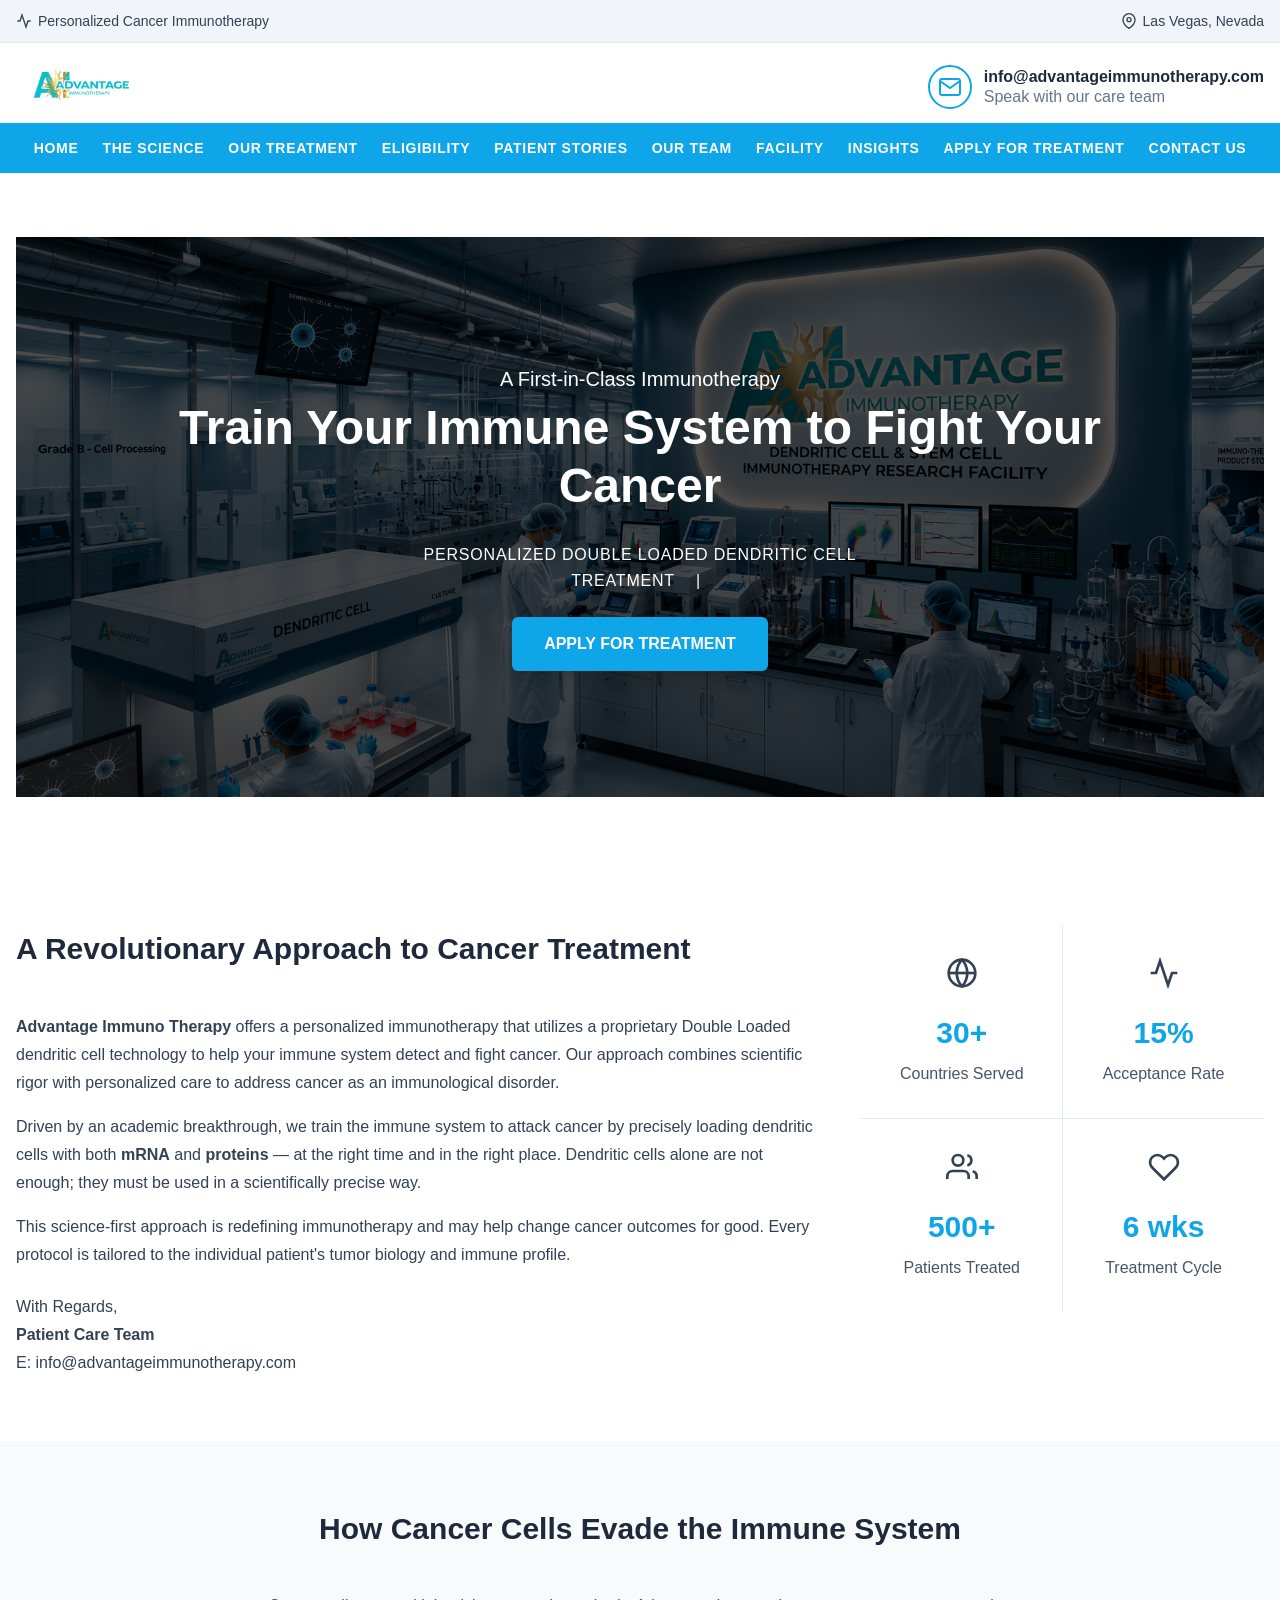
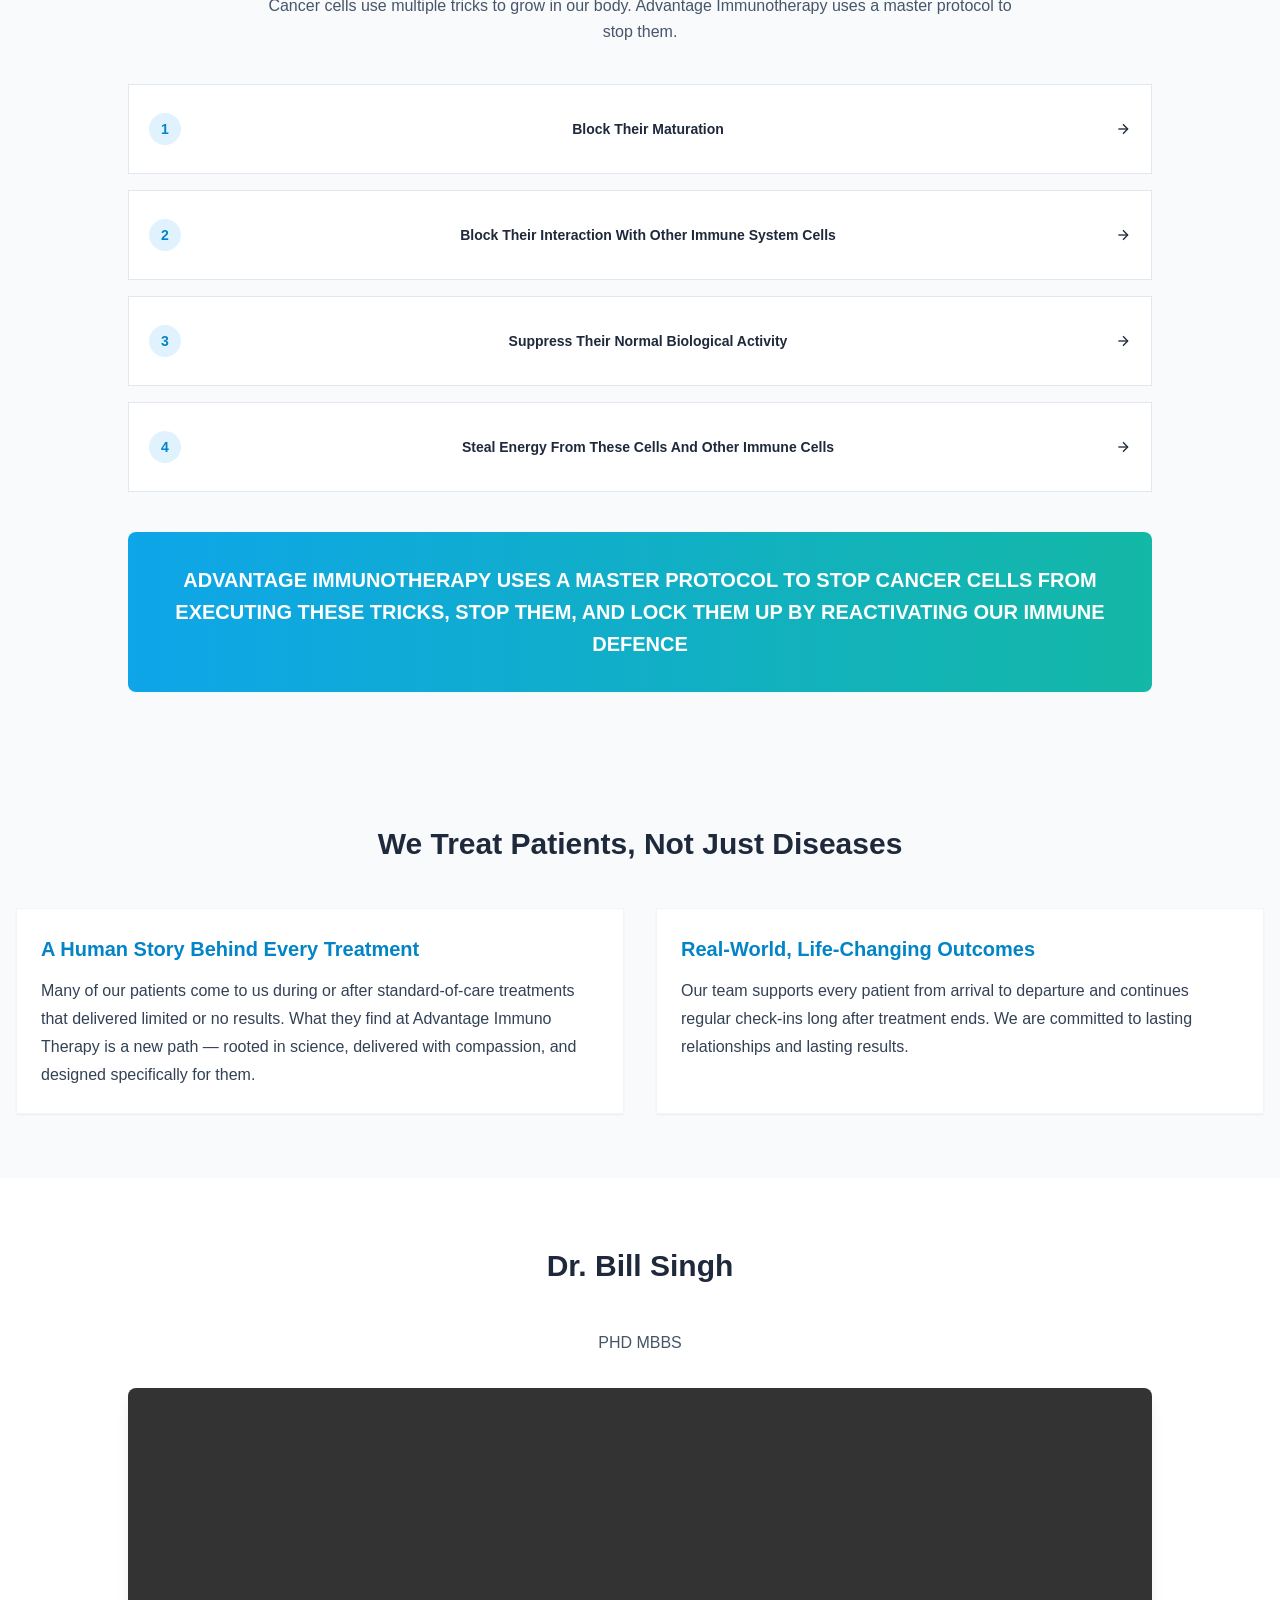
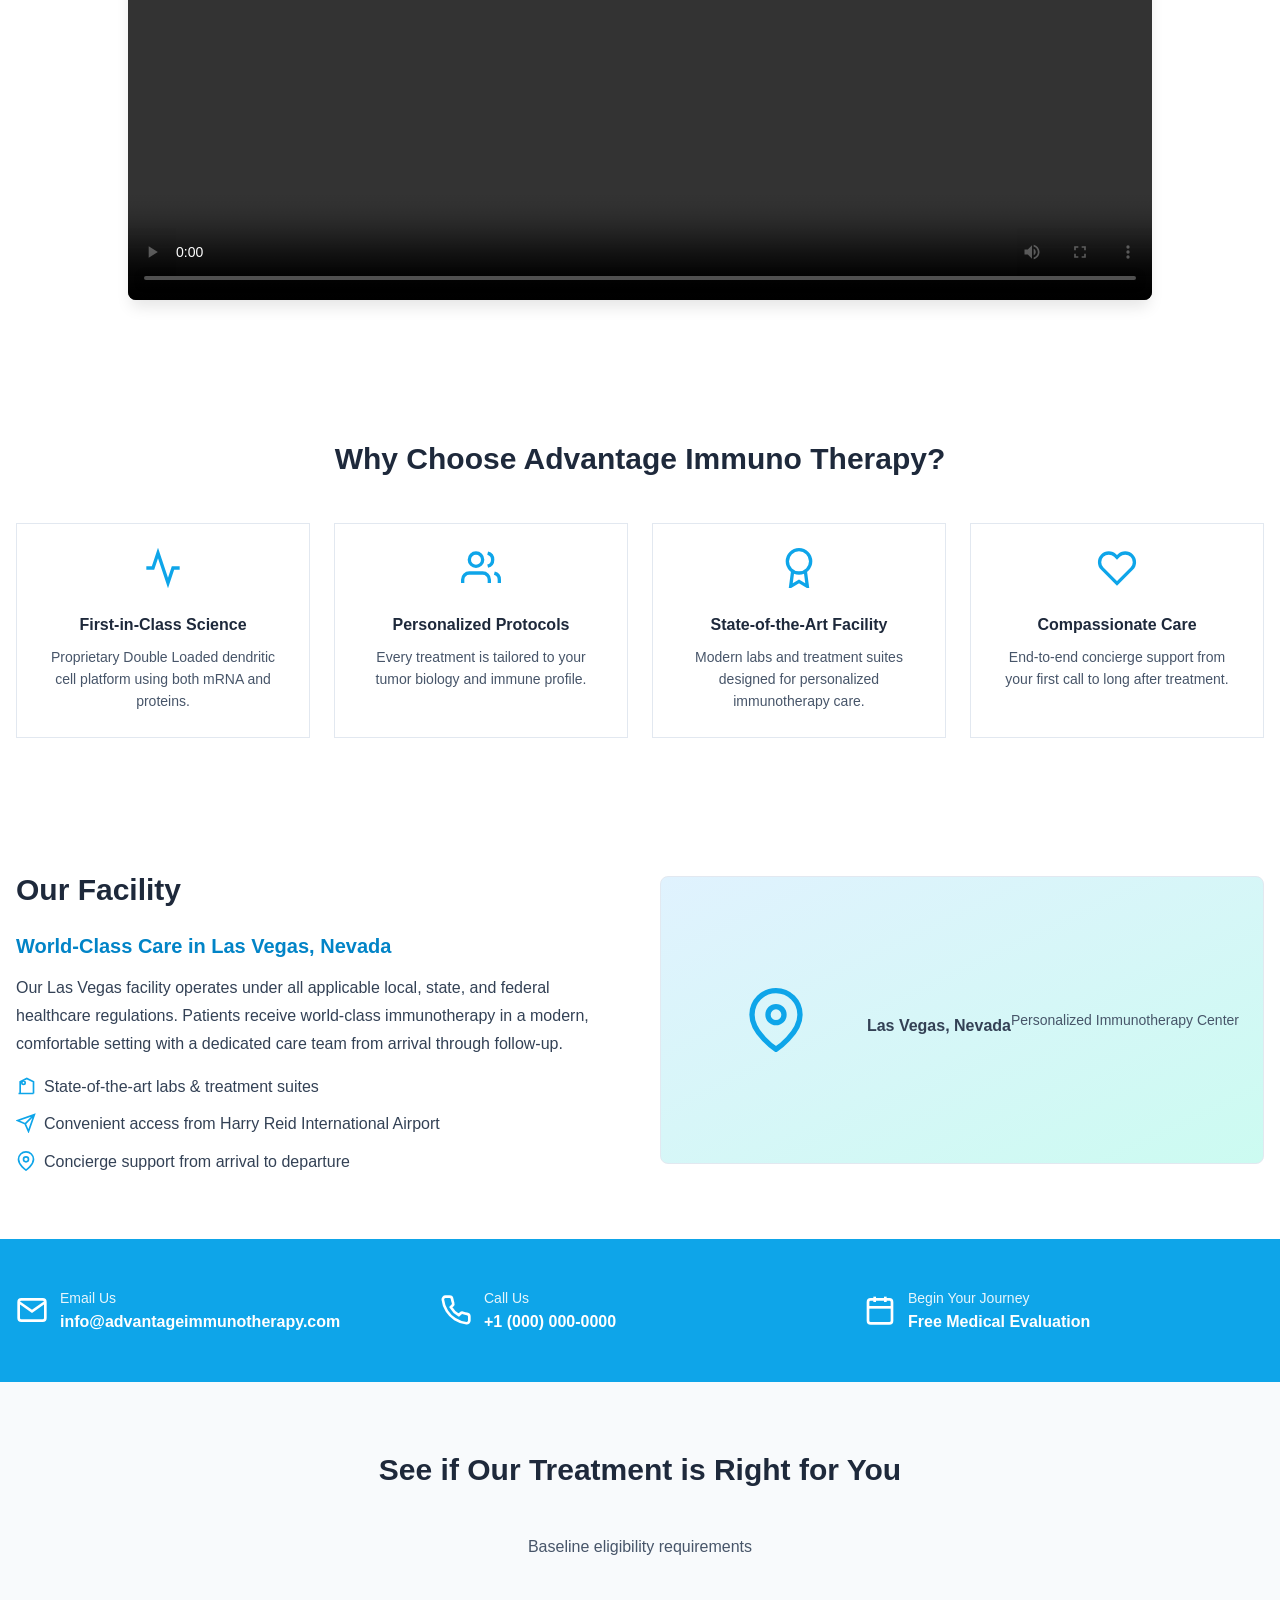
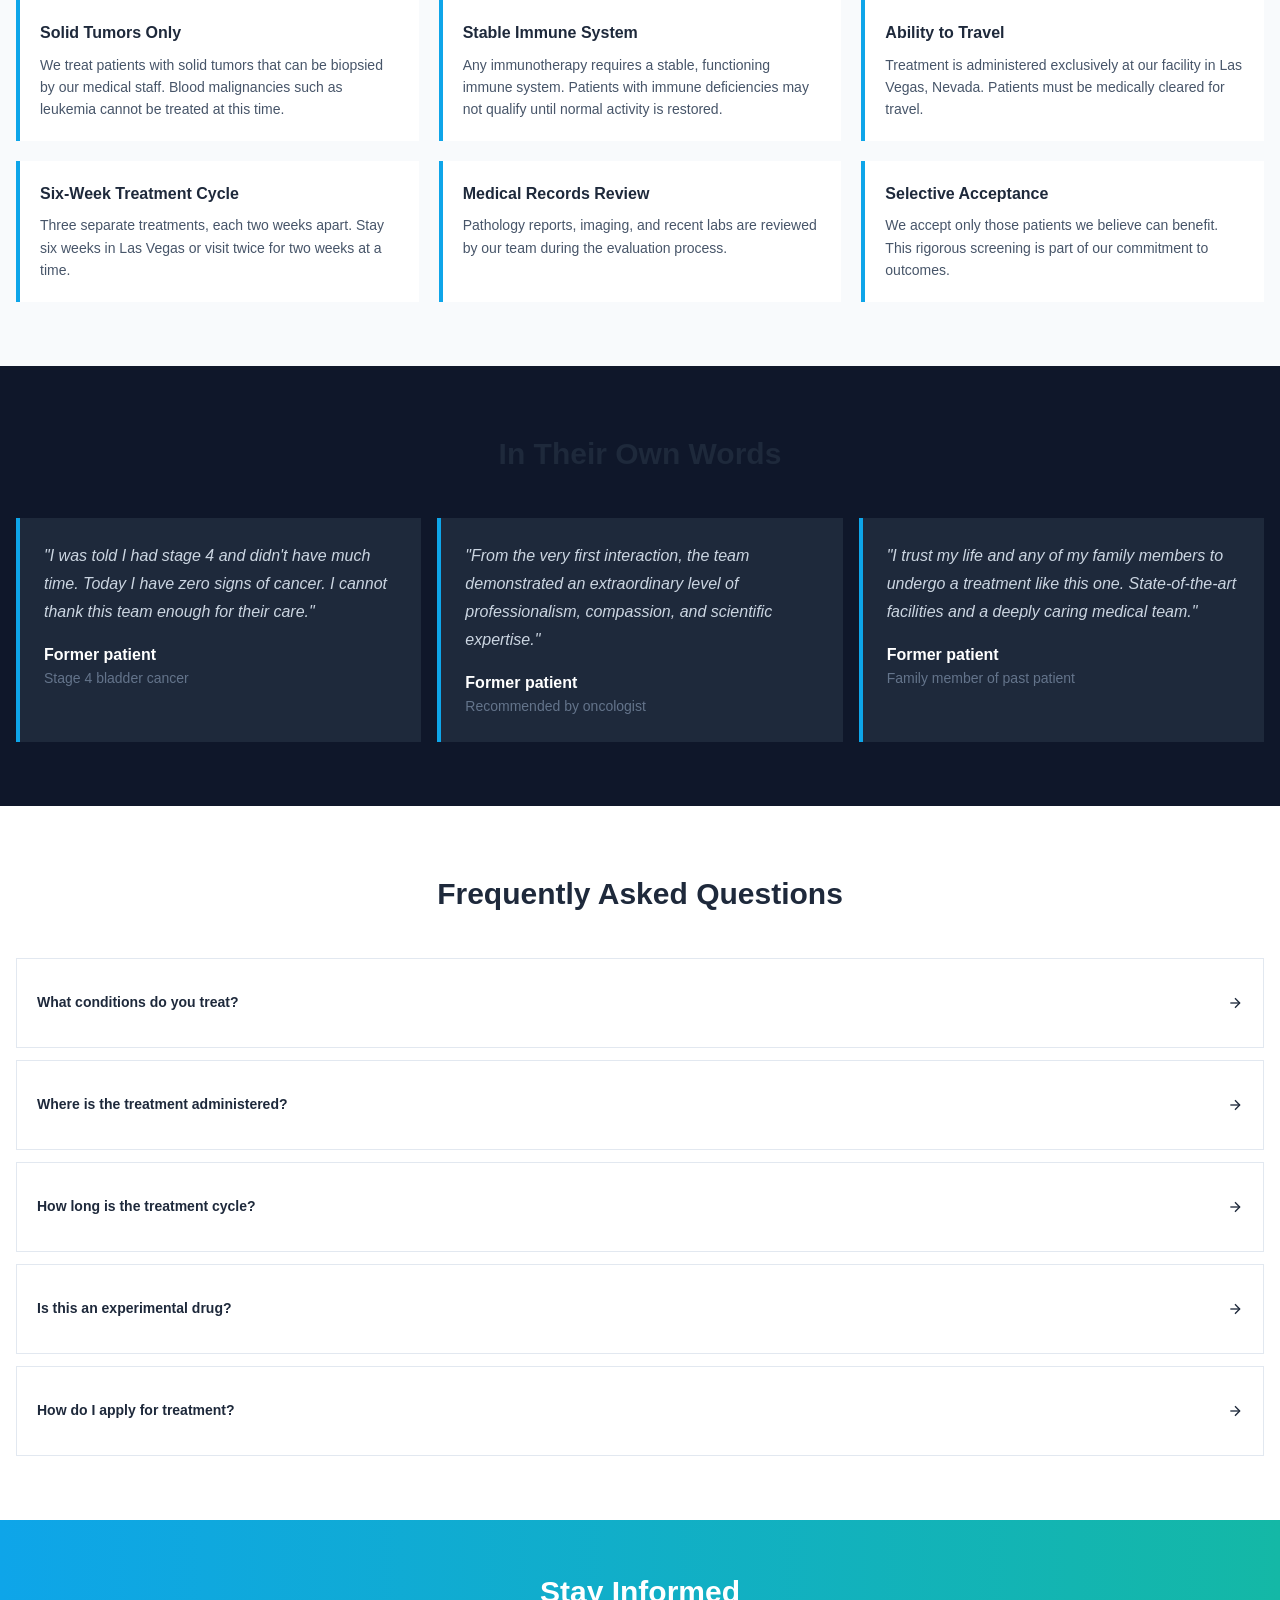
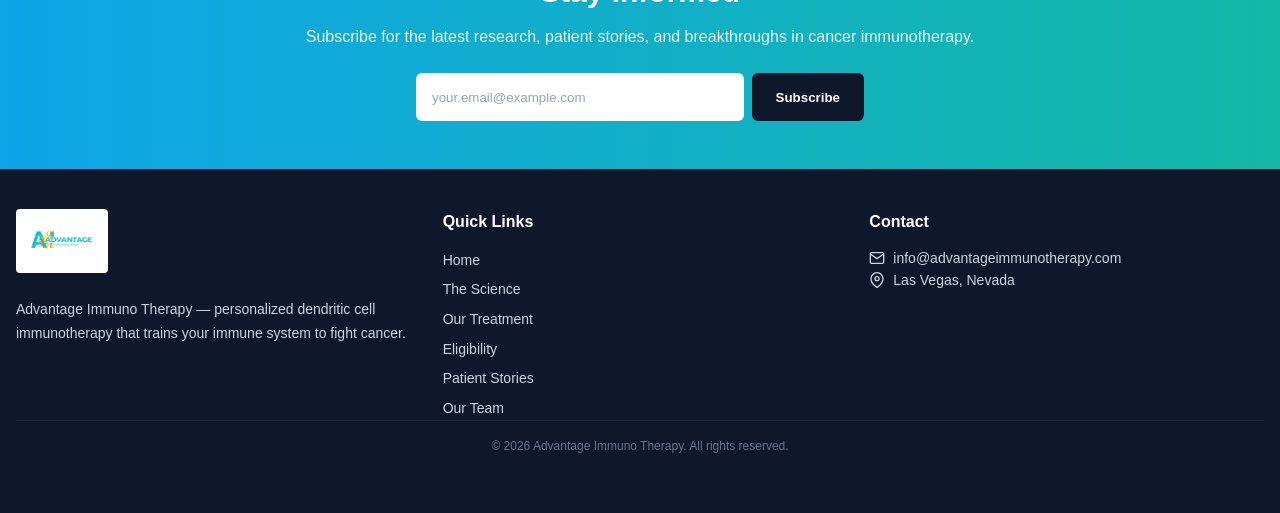
==== commit 2ad3802d: "Update index.html" ====
--- a/index.html
+++ b/index.html
@@ -118,7 +118,7 @@
                     <h1 class="hero-title">Train Your Immune System to Fight Your Cancer</h1>
                     <p class="hero-description">
                         PERSONALIZED DOUBLE LOADED DENDRITIC CELL TREATMENT
-                        <span class="hero-location">DELIVERED AT OUR FACILITY IN LAS VEGAS, NEVADA</span>
+                        <span class="hero-location"></span>
                     </p>
                     <a href="apply.html" class="hero-cta">APPLY FOR TREATMENT</a>
                 </div>
